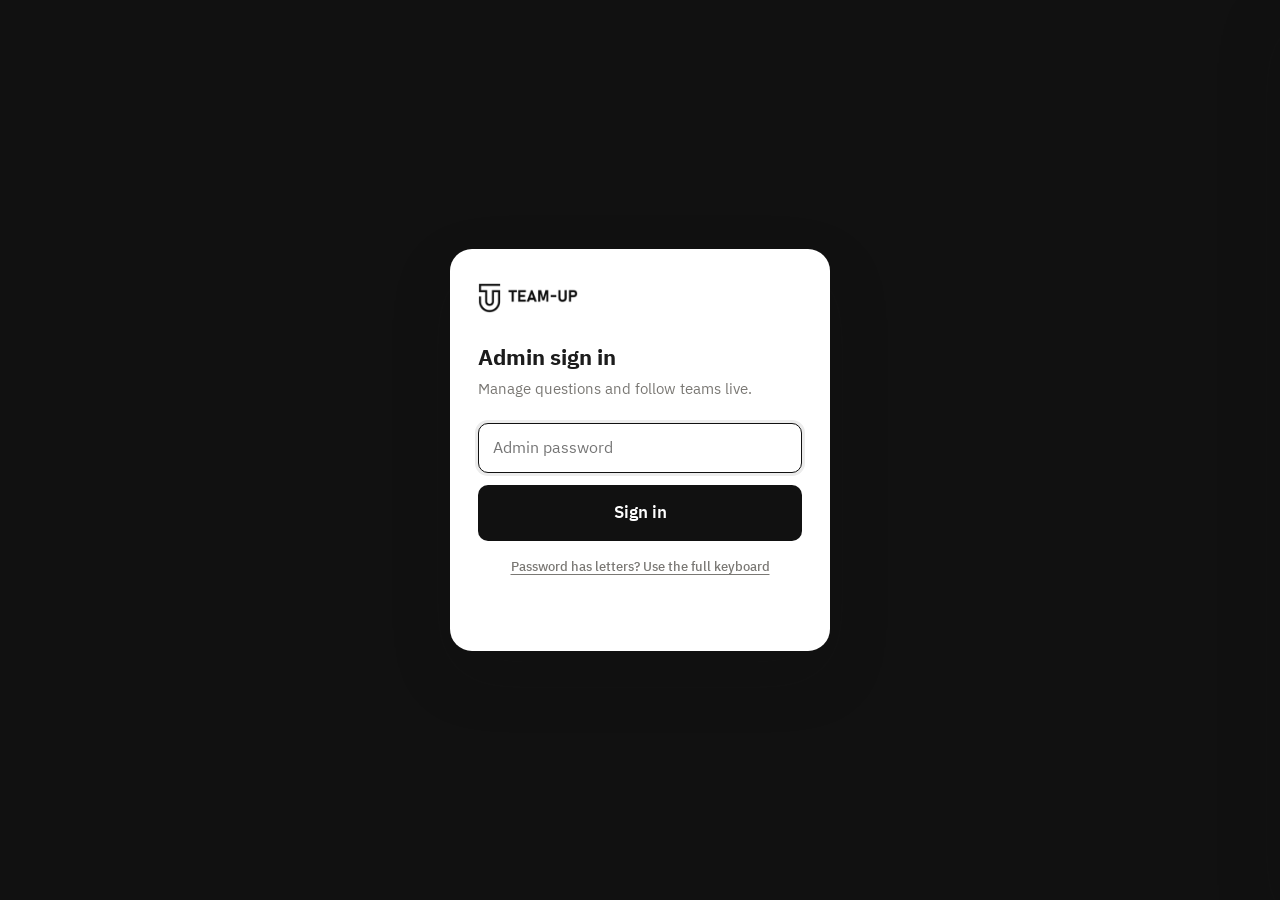
==== admin.html @ a1707f27 "Redesign riddle hunt with Neon-backed admin and question types - New TEAM-UP brand UI (orange/white/" ====
<!DOCTYPE html>
<html lang="en">
<head>
<meta charset="UTF-8">
<meta name="viewport" content="width=device-width, initial-scale=1">
<meta name="robots" content="noindex">
<title>TEAM-UP Admin</title>
<link rel="icon" type="image/png" href="assets/mark-orange.png">
<link rel="preconnect" href="https://fonts.googleapis.com">
<link rel="preconnect" href="https://fonts.gstatic.com" crossorigin>
<link href="https://fonts.googleapis.com/css2?family=IBM+Plex+Sans+Arabic:wght@400;500;600;700&display=swap" rel="stylesheet">
<link rel="stylesheet" href="assets/brand.css">
<script src="assets/config.js"></script>
<style>
  body { font-size: 15px; }

  /* Login */
  .login { min-height: 100vh; display: grid; place-items: center; padding: 24px 16px; background: var(--black); }
  .login-card { width: 100%; max-width: 380px; background: var(--white); border-radius: var(--radius-lg); padding: 34px 28px; box-shadow: var(--shadow-lg); }
  .login-card img { height: 30px; width: auto; margin-bottom: 28px; }
  .login-card h1 { font-size: 22px; margin-bottom: 4px; }
  .login-card p { color: var(--muted); margin-bottom: 22px; }
  .login-card .input { margin-bottom: 12px; }
  .kb-toggle { display: block; margin: 6px auto 0; padding: 10px 6px; min-height: 40px; font-size: 13px; color: var(--muted); font-weight: 500; }
  .kb-row { display: flex; align-items: center; gap: 10px; flex-wrap: wrap; }
  .kb-row .btn-link { font-size: 13px; color: var(--muted); font-weight: 500; padding: 10px 4px; min-height: 40px; }
  .m-meta { display: none; }
  .form-error { color: var(--red); font-size: 14px; font-weight: 600; min-height: 20px; margin-top: 10px; }

  /* Top bar */
  .bar { position: sticky; top: 0; z-index: 100; background: var(--black); color: var(--white); }
  .bar-inner { max-width: 1280px; margin: 0 auto; padding: 0 20px; height: 60px; display: flex; align-items: center; gap: 28px; }
  .brand { display: flex; align-items: center; gap: 10px; font-weight: 700; flex: none; }
  .brand img { height: 22px; width: auto; }
  .brand span { color: rgba(255, 255, 255, .55); font-weight: 500; padding-left: 10px; border-left: 1px solid rgba(255, 255, 255, .2); }
  .tabs { display: flex; gap: 4px; height: 100%; }
  .tab {
    background: none; border: 0; color: rgba(255, 255, 255, .62); font-weight: 600; padding: 0 12px; height: 100%;
    position: relative; display: flex; align-items: center; gap: 8px;
  }
  .tab:hover { color: var(--white); }
  .tab.active { color: var(--white); }
  .tab.active::after { content: ''; position: absolute; left: 12px; right: 12px; bottom: 0; height: 3px; border-radius: 3px 3px 0 0; background: var(--orange); }
  .tab .count { background: var(--red); color: var(--white); font-size: 11px; border-radius: 99px; min-width: 18px; height: 18px; padding: 0 5px; display: grid; place-items: center; }
  .bar-right { margin-left: auto; display: flex; align-items: center; gap: 14px; }
  .live-dot { display: flex; align-items: center; gap: 8px; font-size: 13px; color: rgba(255, 255, 255, .7); }
  .live-dot i { width: 8px; height: 8px; border-radius: 50%; background: #3ccf7a; box-shadow: 0 0 0 0 rgba(60, 207, 122, .6); animation: pulse 2s infinite; }
  .live-dot.off i { background: var(--red); animation: none; }
  @keyframes pulse { 70% { box-shadow: 0 0 0 8px rgba(60, 207, 122, 0); } 100% { box-shadow: 0 0 0 0 rgba(60, 207, 122, 0); } }
  .bar .btn-ghost { color: var(--white); border-color: rgba(255, 255, 255, .25); }
  .bar .btn-ghost:hover { background: rgba(255, 255, 255, .08); }
  .lo-icon { display: none; }

  main { max-width: 1280px; margin: 0 auto; padding: 28px 20px 80px; }
  .page-head { display: flex; align-items: flex-end; justify-content: space-between; gap: 16px; margin-bottom: 20px; flex-wrap: wrap; }
  .page-head h1 { font-size: 24px; letter-spacing: -.01em; }
  .page-head p { color: var(--muted); }
  .section-title { font-size: 16px; font-weight: 700; }
  .card-head { display: flex; align-items: center; justify-content: space-between; gap: 12px; padding: 16px 20px; border-bottom: 1px solid var(--line); flex-wrap: wrap; }
  .card-body { padding: 20px; }

  /* Stats */
  .stats { display: grid; grid-template-columns: repeat(4, 1fr); gap: 14px; margin-bottom: 18px; }
  .stat { padding: 16px 18px; }
  .stat-label { font-size: 13px; color: var(--muted); font-weight: 600; }
  .stat-value { font-size: 30px; font-weight: 700; line-height: 1.2; margin-top: 4px; font-variant-numeric: tabular-nums; }
  .stat-value small { font-size: 15px; color: var(--muted); font-weight: 600; }
  .stat.alert .stat-value { color: var(--red); }

  /* Reports */
  .reports { display: grid; gap: 10px; margin-bottom: 18px; }
  .report-row {
    display: flex; align-items: center; gap: 14px; padding: 14px 16px; border-radius: var(--radius);
    background: var(--red-soft); border: 1px solid #f5c2bc;
  }
  .report-row.new { animation: flash 1s ease-in-out 3; }
  @keyframes flash { 50% { background: #f9d3ce; } }
  .report-icon { width: 36px; height: 36px; border-radius: 10px; background: var(--red); color: var(--white); display: grid; place-items: center; flex: none; }
  .report-icon svg { width: 18px; height: 18px; }
  .report-text { flex: 1; min-width: 0; }
  .report-text b { display: block; }
  .report-text span { color: var(--ink-2); font-size: 14px; }

  /* Table */
  .toolbar { display: flex; gap: 10px; align-items: center; flex-wrap: wrap; }
  .search { width: 240px; min-height: 38px; padding: 8px 12px; font-size: 14px; }
  .table-wrap { overflow-x: auto; }
  table { width: 100%; border-collapse: collapse; }
  th { text-align: left; font-size: 12px; font-weight: 700; text-transform: uppercase; letter-spacing: .05em; color: var(--muted); padding: 12px 16px; border-bottom: 1px solid var(--line); white-space: nowrap; background: #FCFBFA; }
  td { padding: 14px 16px; border-bottom: 1px solid var(--line); vertical-align: middle; white-space: nowrap; }
  tbody tr { cursor: pointer; transition: background .12s; }
  tbody tr:hover { background: #FBFAF8; }
  tbody tr:last-child td { border-bottom: 0; }
  .rank { width: 44px; font-weight: 700; color: var(--muted); font-variant-numeric: tabular-nums; }
  .rank.top { color: var(--orange-strong); }
  .team-cell { font-weight: 700; max-width: 260px; overflow: hidden; text-overflow: ellipsis; }
  .prog { display: flex; align-items: center; gap: 12px; min-width: 200px; }
  .prog-bar { flex: 1; height: 8px; background: var(--bg); border-radius: 99px; overflow: hidden; }
  .prog-bar span { display: block; height: 100%; background: var(--orange); border-radius: inherit; transition: width .5s var(--ease); }
  .prog-bar.full span { background: var(--green); }
  .prog b { font-variant-numeric: tabular-nums; min-width: 44px; text-align: right; }
  .sub { color: var(--muted); font-size: 13px; }
  .empty { padding: 56px 20px; text-align: center; color: var(--muted); }
  .empty b { display: block; color: var(--ink); font-size: 16px; margin-bottom: 4px; }

  /* Drawer */
  .scrim { position: fixed; inset: 0; background: rgba(17, 17, 17, .4); z-index: 300; opacity: 0; pointer-events: none; transition: opacity .2s; }
  .scrim.open { opacity: 1; pointer-events: auto; }
  .drawer {
    position: fixed; top: 0; right: 0; bottom: 0; width: min(440px, 100vw); background: var(--white); z-index: 301;
    transform: translateX(100%); transition: transform .28s var(--ease); display: flex; flex-direction: column; box-shadow: var(--shadow-lg);
  }
  .drawer.open { transform: none; }
  .drawer-head { padding: 20px 22px; border-bottom: 1px solid var(--line); display: flex; align-items: flex-start; gap: 12px; }
  .drawer-head h2 { font-size: 20px; overflow-wrap: anywhere; }
  .drawer-body { padding: 22px; overflow-y: auto; flex: 1; }
  .drawer-foot { padding: 16px 22px; border-top: 1px solid var(--line); display: flex; gap: 10px; flex-wrap: wrap; }
  .icon-btn { width: 36px; height: 36px; border-radius: 10px; border: 1px solid var(--line); background: var(--white); display: grid; place-items: center; flex: none; margin-left: auto; }
  .icon-btn svg { width: 18px; height: 18px; }
  .kv { display: grid; grid-template-columns: 1fr 1fr; gap: 12px; margin-bottom: 22px; }
  .kv div { background: var(--bg); border-radius: var(--radius-sm); padding: 12px 14px; }
  .kv span { display: block; font-size: 12px; color: var(--muted); font-weight: 600; }
  .kv b { font-size: 16px; }
  .st-grid { display: grid; grid-template-columns: repeat(5, 1fr); gap: 8px; }
  .st-cell {
    aspect-ratio: 1; border-radius: 10px; border: 1.5px solid var(--line); background: var(--white);
    display: grid; place-items: center; font-weight: 700; color: var(--muted); position: relative;
  }
  .st-cell:hover { border-color: var(--black); }
  .st-cell.solved { background: var(--black); border-color: var(--black); color: var(--white); }
  .st-cell.open { border-color: var(--orange); color: var(--orange-strong); }
  .st-cell.here::after { content: ''; position: absolute; top: 5px; right: 5px; width: 7px; height: 7px; border-radius: 50%; background: var(--orange); }
  .st-cell.inactive { opacity: .35; }
  .legend { display: flex; gap: 16px; flex-wrap: wrap; font-size: 12px; color: var(--muted); margin: 12px 0 4px; }
  .legend i { display: inline-block; width: 10px; height: 10px; border-radius: 3px; margin-right: 6px; vertical-align: -1px; border: 1.5px solid var(--line); }

  /* Questions */
  .q-layout { display: grid; grid-template-columns: 320px 1fr; gap: 20px; align-items: start; }
  .q-list { padding: 8px; position: sticky; top: 80px; max-height: calc(100vh - 100px); overflow-y: auto; }
  .q-item {
    width: 100%; display: flex; gap: 12px; align-items: flex-start; text-align: left; background: none; border: 0;
    padding: 10px; border-radius: var(--radius-sm); transition: background .12s;
  }
  .q-item:hover { background: var(--bg); }
  .q-item.active { background: var(--black); color: var(--white); }
  .q-num { width: 32px; height: 32px; border-radius: 9px; background: var(--bg); display: grid; place-items: center; font-weight: 700; flex: none; color: var(--ink); }
  .q-item.active .q-num { background: var(--orange); color: var(--white); }
  .q-meta { min-width: 0; flex: 1; }
  .q-meta .q-type, .q-meta .q-prompt { display: block; }
  .q-meta .q-prompt { text-align: left; }
  .q-meta .q-type { font-size: 12px; font-weight: 600; color: var(--muted); display: flex; gap: 6px; align-items: center; }
  .q-item.active .q-type { color: rgba(255, 255, 255, .65); }
  .q-meta .q-prompt { font-weight: 600; font-size: 14px; white-space: nowrap; overflow: hidden; text-overflow: ellipsis; }
  .tag-off { font-size: 11px; background: var(--red-soft); color: var(--red); border-radius: 6px; padding: 0 6px; }
  .q-item.dirty .q-num::after { content: ''; }

  .editor { overflow: hidden; }
  .editor-head { padding: 20px 24px; border-bottom: 1px solid var(--line); display: flex; align-items: center; gap: 14px; flex-wrap: wrap; }
  .editor-head h2 { font-size: 20px; }
  .editor-head code { font-size: 13px; background: var(--bg); padding: 3px 8px; border-radius: 6px; color: var(--ink-2); }
  .editor-head .grow { flex: 1; }
  .editor-body { padding: 24px; display: grid; gap: 24px; }
  .field > label, .field-label { display: block; font-size: 13px; font-weight: 700; margin-bottom: 8px; color: var(--ink); }
  .help { font-size: 13px; color: var(--muted); margin-top: 6px; }
  .row2 { display: grid; grid-template-columns: 1fr 1fr; gap: 16px; }

  .seg { display: inline-flex; flex-wrap: wrap; gap: 4px; padding: 4px; background: var(--bg); border-radius: 12px; }
  .seg button { border: 0; background: none; padding: 9px 14px; border-radius: 9px; font-weight: 600; font-size: 14px; color: var(--ink-2); display: flex; align-items: center; gap: 8px; }
  .seg button svg { width: 16px; height: 16px; }
  .seg button:hover { color: var(--ink); }
  .seg button.on { background: var(--white); color: var(--black); box-shadow: var(--shadow-sm); }

  .switch { display: inline-flex; align-items: center; gap: 10px; cursor: pointer; font-weight: 600; user-select: none; }
  .switch input { appearance: none; width: 50px; height: 30px; border-radius: 99px; background: var(--line-strong); position: relative; transition: background .15s; cursor: pointer; margin: 0; }
  .switch input::after { content: ''; position: absolute; top: 4px; left: 4px; width: 22px; height: 22px; border-radius: 50%; background: var(--white); transition: transform .15s var(--ease); box-shadow: var(--shadow-sm); }
  .switch input:checked { background: var(--green); }
  .switch input:checked::after { transform: translateX(20px); }

  .opt-rows { display: grid; gap: 8px; }
  .opt-row { display: flex; align-items: center; gap: 8px; }
  .opt-row .input { min-height: 44px; }
  .opt-row .idx { width: 30px; text-align: center; font-weight: 700; color: var(--muted); flex: none; }
  .radio { appearance: none; width: 30px; height: 30px; border-radius: 50%; border: 2px solid var(--line-strong); flex: none; cursor: pointer; margin: 0 4px; display: grid; place-items: center; }
  .radio:checked { border-color: var(--green); background: var(--green); box-shadow: inset 0 0 0 6px var(--white); }
  .opt-row.correct .input { border-color: var(--green); background: var(--green-soft); }
  .mini { width: 36px; height: 36px; border-radius: 9px; border: 1px solid var(--line); background: var(--white); display: grid; place-items: center; flex: none; color: var(--ink-2); }
  .mini:hover:not(:disabled) { border-color: var(--black); color: var(--black); }
  .mini:disabled { opacity: .35; cursor: default; }
  .mini svg { width: 16px; height: 16px; }
  .add-btn { margin-top: 10px; }
  .tf-pick { display: grid; grid-template-columns: 1fr 1fr; gap: 12px; max-width: 420px; }
  .tf-pick button { min-height: 64px; border-radius: var(--radius); border: 1.5px solid var(--line); background: var(--white); font-weight: 700; font-size: 16px; }
  .tf-pick button.on { border-color: var(--green); background: var(--green-soft); color: var(--green); }
  .code-field { max-width: 260px; font-size: 20px; letter-spacing: .15em; font-weight: 700; }
  .notice { display: flex; gap: 10px; padding: 12px 14px; border-radius: var(--radius-sm); background: var(--bg); color: var(--ink-2); font-size: 14px; }
  .notice svg { width: 18px; height: 18px; flex: none; margin-top: 2px; color: var(--muted); }
  .hint-after { display: flex; align-items: center; gap: 10px; margin-top: 10px; font-size: 14px; color: var(--ink-2); }
  .hint-after .input { width: 72px; min-height: 38px; text-align: center; padding: 6px; }

  .editor-foot { position: sticky; bottom: 0; padding: 14px 24px; border-top: 1px solid var(--line); background: var(--white); display: flex; align-items: center; gap: 10px; }
  .save-state { margin-right: auto; font-size: 14px; color: var(--muted); display: flex; align-items: center; gap: 8px; }
  .save-state.dirty { color: var(--amber); font-weight: 600; }
  .save-state.err { color: var(--red); font-weight: 600; }

  /* Settings */
  .settings { display: grid; gap: 18px; max-width: 860px; }
  .settings .card-body { display: grid; gap: 16px; }
  .qr-table td { white-space: normal; cursor: default; }
  .qr-table tr { cursor: default; }
  .qr-table tr:hover { background: none; }
  .qr-url { font-family: ui-monospace, SFMono-Regular, Consolas, monospace; font-size: 13px; color: var(--ink-2); word-break: break-all; }
  .danger { border-color: #f1c4be; }
  .danger .card-head { background: var(--red-soft); border-color: #f1c4be; }

  /* Modal */
  .modal { position: fixed; inset: 0; z-index: 500; display: grid; place-items: center; padding: 16px; background: rgba(17, 17, 17, .45); }
  .modal-card { width: 100%; max-width: 440px; background: var(--white); border-radius: var(--radius-lg); padding: 24px; box-shadow: var(--shadow-lg); }
  .modal-card h3 { font-size: 19px; margin-bottom: 8px; }
  .modal-card p { color: var(--ink-2); margin-bottom: 16px; }
  .modal-actions { display: flex; justify-content: flex-end; gap: 10px; margin-top: 18px; }

  @media (max-width: 1000px) {
    .q-layout { grid-template-columns: 1fr; }
    .q-list { position: static; max-height: none; display: grid; grid-template-columns: repeat(auto-fill, minmax(220px, 1fr)); }
    .stats { grid-template-columns: repeat(2, 1fr); }
  }
  @media (max-width: 720px) {
    .bar-inner { gap: 12px; padding: 0 12px; }
    .brand span, .live-dot { display: none; }
    .brand img { height: 18px; }
    .tab { padding: 0 8px; font-size: 14px; }
    .tab.active::after { left: 8px; right: 8px; }
    .bar-right .btn { padding: 0 10px; }
    main { padding: 20px 12px 80px; }
    .row2 { grid-template-columns: 1fr; }
    .search { width: 100%; font-size: 16px; }
    .card-head .search { flex: 1 1 100%; }
    /* teams table becomes stacked cards */
    table.teams thead { display: none; }
    table.teams tbody tr { display: grid; grid-template-columns: 26px minmax(0, 1fr); grid-template-areas: "rank name" ". prog" ". meta" ". status"; gap: 8px 10px; padding: 14px 16px; border-bottom: 1px solid var(--line); }
    table.teams td.c-status { justify-self: start; }
    table.teams td.team-cell { overflow-wrap: anywhere; }
    table.teams tbody tr:last-child { border-bottom: 0; }
    table.teams td { padding: 0; border: 0; white-space: normal; }
    table.teams td.rank { grid-area: rank; width: auto; align-self: center; }
    table.teams td.team-cell { grid-area: name; align-self: center; max-width: none; }
    table.teams td.c-status { grid-area: status; }
    table.teams td.c-prog { grid-area: prog; }
    table.teams .prog { min-width: 0; }
    table.teams td.c-station, table.teams td.c-wrong, table.teams td.c-last { display: none; }
    table.teams td.m-meta { display: block; grid-area: meta; font-size: 13px; color: var(--muted); }
    table.teams td[colspan] { grid-column: 1 / -1; }
    .editor-body, .editor-head { padding: 18px; }
    .hide-sm { display: none; }
  }
  @media (max-width: 720px) {
    .report-row { flex-wrap: wrap; }
    .report-row .report-text { flex: 1 1 calc(100% - 50px); overflow-wrap: anywhere; }
    .report-row .btn { width: 100%; }
    .editor-foot { flex-wrap: wrap; padding: 12px 16px; }
    .save-state { flex: 1 1 100%; margin-right: 0; }
    .editor-foot .btn { flex: 1; }
    .hint-after { flex-wrap: wrap; }
    .qr-table tr { display: grid; grid-template-columns: 1fr auto; grid-template-areas: "label copy" "url url"; gap: 4px 12px; padding: 12px 16px; border-bottom: 1px solid var(--line); }
    .qr-table td { padding: 0; border: 0; width: auto !important; }
    .qr-table td:nth-child(1) { grid-area: label; align-self: center; }
    .qr-table td:nth-child(2) { grid-area: url; }
    .qr-table td:nth-child(3) { grid-area: copy; }
  }
  @media (max-width: 440px) {
    /* editor rows: number + text on the first line, controls underneath */
    .opt-row .input { min-width: 0; }
    .opt-row:has(.idx) { flex-wrap: wrap; }
    .opt-row:has(.idx) .input { flex: 1 1 calc(100% - 46px); }
    .opt-row:has(.idx) .mini:first-of-type { margin-left: 38px; }
    .bar-inner { gap: 6px; }
    .brand img { content: url('assets/mark-white.png'); height: 24px; }
    .tab { padding: 0 7px; font-size: 14px; }
    .tab.active::after { left: 7px; right: 7px; }
    .lo-text { display: none; }
    .lo-icon { display: block; }
    #logoutBtn { padding: 0; width: 38px; }
  }
</style>
</head>
<body>

<!-- Login -->
<div class="login" id="loginView">
  <form class="login-card" id="loginForm" novalidate>
    <img src="assets/logo-black.png" alt="TEAM-UP">
    <h1>Admin sign in</h1>
    <p>Manage questions and follow teams live.</p>
    <input class="input" id="pw" type="password" placeholder="Admin password" autocomplete="current-password" inputmode="numeric" autofocus required>
    <button class="btn btn-lg btn-block" id="loginBtn" type="submit">Sign in</button>
    <button class="btn-link kb-toggle" id="kbToggle" type="button"></button>
    <div class="form-error" id="loginError"></div>
  </form>
</div>

<!-- App -->
<div id="appView" hidden>
  <header class="bar">
    <div class="bar-inner">
      <div class="brand"><img src="assets/logo-white.png" alt="TEAM-UP"><span>Admin</span></div>
      <nav class="tabs">
        <button class="tab active" data-tab="live">Live <span class="count" id="reportCount" hidden></span></button>
        <button class="tab" data-tab="questions">Questions</button>
        <button class="tab" data-tab="settings">Settings</button>
      </nav>
      <div class="bar-right">
        <div class="live-dot" id="liveDot"><i></i><span id="liveText">Live</span></div>
        <button class="btn btn-ghost btn-sm" id="logoutBtn" aria-label="Sign out" title="Sign out"><span class="lo-text">Sign out</span><svg class="lo-icon" viewBox="0 0 24 24" width="18" height="18" fill="none" stroke="currentColor" stroke-width="2" stroke-linecap="round" stroke-linejoin="round"><path d="M9 21H5a2 2 0 0 1-2-2V5a2 2 0 0 1 2-2h4M16 17l5-5-5-5M21 12H9"/></svg></button>
      </div>
    </div>
  </header>

  <main>
    <!-- LIVE -->
    <section id="tab-live">
      <div class="page-head">
        <div><h1>Live game</h1><p>Updates automatically every few seconds.</p></div>
        <div class="toolbar">
          <a class="btn btn-ghost btn-sm" href="leaderboard.html" target="_blank" rel="noopener">Open leaderboard screen</a>
          <button class="btn btn-ghost btn-sm" id="exportBtn">Export CSV</button>
        </div>
      </div>
      <div class="stats">
        <div class="card stat"><div class="stat-label">Teams</div><div class="stat-value" id="sTeams">–</div></div>
        <div class="card stat"><div class="stat-label">Active now</div><div class="stat-value" id="sActive">–</div></div>
        <div class="card stat"><div class="stat-label">Finished</div><div class="stat-value" id="sFinished">–</div></div>
        <div class="card stat" id="sReportsCard"><div class="stat-label">Open reports</div><div class="stat-value" id="sReports">–</div></div>
      </div>
      <div class="reports" id="reports"></div>
      <div class="card">
        <div class="card-head">
          <div class="section-title">Teams</div>
          <input class="input search" id="search" placeholder="Search teams…" dir="auto">
        </div>
        <div class="table-wrap">
          <table class="teams">
            <thead><tr><th>#</th><th>Team</th><th>Progress</th><th>Current station</th><th>Wrong answers</th><th>Last activity</th><th>Status</th></tr></thead>
            <tbody id="teamRows"></tbody>
          </table>
        </div>
      </div>
    </section>

    <!-- QUESTIONS -->
    <section id="tab-questions" hidden>
      <div class="page-head">
        <div><h1>Questions</h1><p>One question per printed QR code. Changes go live for players as soon as you save.</p></div>
      </div>
      <div class="q-layout">
        <div class="card q-list" id="qList"></div>
        <div class="card editor" id="editor"></div>
      </div>
    </section>

    <!-- SETTINGS -->
    <section id="tab-settings" hidden>
      <div class="page-head"><div><h1>Settings</h1><p>Texts shown to players, QR links and admin access.</p></div></div>
      <div class="settings">
        <div class="card">
          <div class="card-head"><div class="section-title">Player screen texts</div></div>
          <div class="card-body">
            <div class="field"><label for="setTitle">Event title (registration screen)</label><input class="input" id="setTitle" dir="auto"></div>
            <div class="field"><label for="setHome">Home message (after registering)</label><input class="input" id="setHome" dir="auto"></div>
            <div class="row2">
              <div class="field"><label for="setFinishTitle">Finish screen title</label><input class="input" id="setFinishTitle" dir="auto"></div>
              <div class="field"><label for="setFinishMsg">Finish screen message</label><textarea class="textarea" id="setFinishMsg" dir="auto"></textarea></div>
            </div>
            <div><button class="btn" id="saveTexts">Save texts</button></div>
          </div>
        </div>

        <div class="card">
          <div class="card-head"><div class="section-title">QR code links</div><span class="sub">These must match the printed codes. Don't change them.</span></div>
          <div class="table-wrap"><table class="qr-table"><tbody id="qrRows"></tbody></table></div>
        </div>

        <div class="card">
          <div class="card-head"><div class="section-title">Admin password</div></div>
          <form class="card-body" id="pwForm">
            <div class="row2">
              <div class="field"><label for="newPw">New password</label><input class="input" id="newPw" type="password" autocomplete="new-password" minlength="4" required></div>
              <div class="field"><label for="newPw2">Repeat new password</label><input class="input" id="newPw2" type="password" autocomplete="new-password" minlength="4" required></div>
            </div>
            <div><button class="btn" type="submit">Change password</button></div>
          </form>
        </div>

        <div class="card danger">
          <div class="card-head"><div class="section-title">Danger zone</div></div>
          <div class="card-body">
            <p>Reset the game before a new event: deletes <b>all teams, progress and reports</b>. Questions and settings are kept.</p>
            <div><button class="btn btn-danger" id="resetGame">Reset game…</button></div>
          </div>
        </div>
      </div>
    </section>
  </main>
</div>

<div class="scrim" id="scrim"></div>
<aside class="drawer" id="drawer" aria-hidden="true"></aside>
<div class="toast" id="toast" role="status"></div>

<script type="module">
import { rpc } from './assets/api.js';

const PUBLIC_URL = 'https://youssef-1911.github.io/teamup-riddle-hunt/';
const PW_KEY = 'teamup.admin';
const POLL_MS = 4000;
const TYPES = {
  mcq:       { name: 'Multiple choice', icon: '<svg viewBox="0 0 24 24" fill="none" stroke="currentColor" stroke-width="2" stroke-linecap="round"><circle cx="5" cy="6" r="2"/><circle cx="5" cy="12" r="2"/><circle cx="5" cy="18" r="2"/><path d="M10 6h10M10 12h10M10 18h10"/></svg>' },
  order:     { name: 'Ordering', icon: '<svg viewBox="0 0 24 24" fill="none" stroke="currentColor" stroke-width="2" stroke-linecap="round"><path d="M10 6h11M10 12h11M10 18h11M4 6h1v4M4 10h2M6 18H4c0-1 2-2 2-3s-1-1.5-2-1"/></svg>' },
  pin:       { name: 'PIN code', icon: '<svg viewBox="0 0 24 24" fill="none" stroke="currentColor" stroke-width="2" stroke-linecap="round"><rect x="2" y="6" width="20" height="12" rx="2"/><path d="M7 12h.01M12 12h.01M17 12h.01"/></svg>' },
  truefalse: { name: 'True / False', icon: '<svg viewBox="0 0 24 24" fill="none" stroke="currentColor" stroke-width="2" stroke-linecap="round" stroke-linejoin="round"><path d="m3 12 3 3 6-6M14 9l6 6M20 9l-6 6"/></svg>' },
  mission:   { name: 'Photo mission', icon: '<svg viewBox="0 0 24 24" fill="none" stroke="currentColor" stroke-width="2" stroke-linecap="round" stroke-linejoin="round"><path d="M14.5 4h-5L7 7H4a2 2 0 0 0-2 2v9a2 2 0 0 0 2 2h16a2 2 0 0 0 2-2V9a2 2 0 0 0-2-2h-3l-2.5-3z"/><circle cx="12" cy="13" r="3"/></svg>' },
};
const I = {
  up: '<svg viewBox="0 0 24 24" fill="none" stroke="currentColor" stroke-width="2.2" stroke-linecap="round" stroke-linejoin="round"><path d="m18 15-6-6-6 6"/></svg>',
  down: '<svg viewBox="0 0 24 24" fill="none" stroke="currentColor" stroke-width="2.2" stroke-linecap="round" stroke-linejoin="round"><path d="m6 9 6 6 6-6"/></svg>',
  trash: '<svg viewBox="0 0 24 24" fill="none" stroke="currentColor" stroke-width="2" stroke-linecap="round" stroke-linejoin="round"><path d="M3 6h18M8 6V4h8v2M19 6l-1 14H6L5 6"/></svg>',
  close: '<svg viewBox="0 0 24 24" fill="none" stroke="currentColor" stroke-width="2.2" stroke-linecap="round"><path d="M18 6 6 18M6 6l12 12"/></svg>',
  flag: '<svg viewBox="0 0 24 24" fill="none" stroke="currentColor" stroke-width="2.2" stroke-linecap="round" stroke-linejoin="round"><path d="M4 22V4c1.5-1 3-1.5 5-1.5 3 0 4 2 7 2 1.5 0 2.7-.3 3.6-.8V15c-.9.5-2.1.8-3.6.8-3 0-4-2-7-2-2 0-3.5.5-5 1.5"/></svg>',
  info: '<svg viewBox="0 0 24 24" fill="none" stroke="currentColor" stroke-width="2" stroke-linecap="round"><circle cx="12" cy="12" r="10"/><path d="M12 16v-4M12 8h.01"/></svg>',
  ext: '<svg viewBox="0 0 24 24" width="15" height="15" fill="none" stroke="currentColor" stroke-width="2" stroke-linecap="round" stroke-linejoin="round"><path d="M15 3h6v6M10 14 21 3M18 13v6a2 2 0 0 1-2 2H5a2 2 0 0 1-2-2V8a2 2 0 0 1 2-2h6"/></svg>',
};

let pw = sessionStorage.getItem(PW_KEY) || '';
let live = null;
let stations = [];
let settings = {};
let currentTab = 'live';
let pollTimer = null;
let knownReports = null;
let openTeamId = null;
let selectedId = null;
let draft = null;

const $ = (id) => document.getElementById(id);
function esc(s) {
  return String(s ?? '').replace(/[&<>"']/g, c => ({ '&': '&amp;', '<': '&lt;', '>': '&gt;', '"': '&quot;', "'": '&#39;' }[c]));
}
function toast(msg) {
  const el = $('toast');
  el.textContent = msg;
  el.classList.remove('show'); void el.offsetWidth; el.classList.add('show');
  clearTimeout(el._t); el._t = setTimeout(() => el.classList.remove('show'), 3000);
}
function ago(ts) {
  if (!ts) return '—';
  const s = Math.max(0, (Date.now() - new Date(ts).getTime()) / 1000);
  if (s < 30) return 'just now';
  if (s < 90) return '1 min ago';
  if (s < 3600) return Math.round(s / 60) + ' min ago';
  if (s < 86400) return Math.round(s / 3600) + ' h ago';
  return new Date(ts).toLocaleDateString();
}
function clock(ts) {
  return ts ? new Date(ts).toLocaleTimeString([], { hour: '2-digit', minute: '2-digit' }) : '—';
}

// Every admin call goes through here: a wrong/changed password signs out.
async function admin(fn, ...args) {
  const res = await rpc(fn, pw, ...args);
  if (res && res.error === 'auth') { logout('Your session expired. Please sign in again.'); throw new Error('auth'); }
  return res;
}

function confirmBox({ title, body = '', confirm = 'Confirm', danger = false, requireText = null, input = null }) {
  return new Promise(resolve => {
    const wrap = document.createElement('div');
    wrap.className = 'modal';
    wrap.innerHTML = `<form class="modal-card">
      <h3>${esc(title)}</h3>${body ? `<p>${body}</p>` : ''}
      ${requireText ? `<input class="input" id="mInput" placeholder="Type ${esc(requireText)} to confirm" autocomplete="off">` : ''}
      ${input ? `<input class="input" id="mInput" value="${esc(input.value || '')}" dir="auto" maxlength="40">` : ''}
      <div class="modal-actions">
        <button class="btn btn-ghost" type="button" data-x>Cancel</button>
        <button class="btn ${danger ? 'btn-danger' : ''}" type="submit" id="mOk" ${requireText ? 'disabled' : ''}>${esc(confirm)}</button>
      </div></form>`;
    document.body.appendChild(wrap);
    const field = wrap.querySelector('#mInput');
    const ok = wrap.querySelector('#mOk');
    if (field) {
      field.focus(); field.select?.();
      if (requireText) field.oninput = () => { ok.disabled = field.value.trim() !== requireText; };
    } else ok.focus();
    const done = (v) => { wrap.remove(); resolve(v); };
    wrap.querySelector('[data-x]').onclick = () => done(null);
    wrap.onclick = (e) => { if (e.target === wrap) done(null); };
    wrap.querySelector('form').onsubmit = (e) => { e.preventDefault(); done(input ? field.value.trim() : true); };
    wrap.onkeydown = (e) => { if (e.key === 'Escape') done(null); };
  });
}

// ─── keyboards ───
// Numeric fields open the number keypad on phones; a small link switches to the full keyboard.
const KB_KEY = 'teamup.pwKeyboard';
function setKeyboard(input, numeric) {
  input.inputMode = numeric ? 'numeric' : 'text';
  if (numeric) input.setAttribute('pattern', '[0-9]*'); else input.removeAttribute('pattern');
}
function loginKeyboard(numeric) {
  setKeyboard($('pw'), numeric);
  $('kbToggle').textContent = numeric ? 'Password has letters? Use the full keyboard' : 'Use the number keypad';
  try { localStorage.setItem(KB_KEY, numeric ? 'numeric' : 'text'); } catch {}
}
let loginNumeric = true;
try { loginNumeric = localStorage.getItem(KB_KEY) !== 'text'; } catch {}
loginKeyboard(loginNumeric);
$('kbToggle').onclick = () => { loginNumeric = !loginNumeric; loginKeyboard(loginNumeric); $('pw').focus(); };

// For code fields in the editor: number keypad unless the current code contains letters.
function codeField(input) {
  const numeric = /^[0-9]*$/.test(input.value);
  setKeyboard(input, numeric);
  const link = document.createElement('button');
  link.type = 'button'; link.className = 'btn-link';
  const label = () => { link.textContent = input.inputMode === 'numeric' ? 'Code has letters? Use full keyboard' : 'Use number keypad'; };
  link.onclick = () => { setKeyboard(input, input.inputMode !== 'numeric'); label(); input.blur(); input.focus(); };
  label();
  const row = document.createElement('div'); row.className = 'kb-row';
  input.replaceWith(row); row.append(input, link);
}

// ─── auth ───
$('loginForm').onsubmit = async (e) => {
  e.preventDefault();
  const btn = $('loginBtn');
  if (!$('pw').value) { $('pw').focus(); return; }
  btn.disabled = true; $('loginError').textContent = '';
  try {
    const res = await rpc('admin_login', $('pw').value);
    if (!res.ok) { $('loginError').textContent = 'Wrong password. (Too many attempts lock sign-in for 10 minutes.)'; return; }
    pw = $('pw').value;
    sessionStorage.setItem(PW_KEY, pw);
    start();
  } catch (err) {
    $('loginError').textContent = 'Could not reach the database. ' + (err.message || '');
  } finally { btn.disabled = false; }
};
function logout(msg) {
  pw = ''; sessionStorage.removeItem(PW_KEY);
  clearInterval(pollTimer);
  $('appView').hidden = true; $('loginView').hidden = false;
  $('pw').value = '';
  $('loginError').textContent = msg || '';
}
$('logoutBtn').onclick = () => logout();

async function start() {
  $('loginView').hidden = true; $('appView').hidden = false;
  showTab(location.hash.replace('#', '') || 'live');
  refreshLive();
  clearInterval(pollTimer);
  pollTimer = setInterval(() => { if (!document.hidden) refreshLive(); }, POLL_MS);
  loadStations();
  loadSettings();
}

// ─── tabs ───
function showTab(name) {
  if (!['live', 'questions', 'settings'].includes(name)) name = 'live';
  currentTab = name;
  document.querySelectorAll('.tab').forEach(t => t.classList.toggle('active', t.dataset.tab === name));
  ['live', 'questions', 'settings'].forEach(n => $('tab-' + n).hidden = n !== name);
  history.replaceState(null, '', '#' + name);
}
document.querySelectorAll('.tab').forEach(t => t.onclick = () => {
  if (currentTab === 'questions' && t.dataset.tab !== 'questions' && isDirty() && !confirm('You have unsaved changes to this question. Leave anyway?')) return;
  showTab(t.dataset.tab);
});

// ─── LIVE ───
async function refreshLive() {
  try {
    const data = await admin('admin_live');
    live = data;
    $('liveDot').classList.remove('off'); $('liveText').textContent = 'Live';
    renderLive();
  } catch (err) {
    if (err.message === 'auth') return;
    $('liveDot').classList.add('off'); $('liveText').textContent = 'Reconnecting…';
  }
}

function stationNo(id) {
  const s = live?.stations.find(x => x.id === id) || stations.find(x => x.id === id);
  return s ? s.position : '?';
}

function renderLive() {
  const teams = live.teams;
  const activeCut = Date.now() - 5 * 60 * 1000;
  $('sTeams').textContent = teams.length;
  $('sActive').textContent = teams.filter(t => !t.finished_at && new Date(t.last_seen).getTime() > activeCut).length;
  $('sFinished').innerHTML = `${teams.filter(t => t.finished_at).length} <small>/ ${teams.length}</small>`;
  $('sReports').textContent = live.reports.length;
  $('sReportsCard').classList.toggle('alert', live.reports.length > 0);
  $('reportCount').hidden = !live.reports.length;
  $('reportCount').textContent = live.reports.length;
  document.title = (live.reports.length ? `(${live.reports.length}) ` : '') + 'TEAM-UP Admin';

  // reports + alarm for new ones
  const ids = live.reports.map(r => r.id);
  const fresh = knownReports ? ids.filter(id => !knownReports.has(id)) : [];
  if (fresh.length) alarm();
  knownReports = new Set(ids);
  $('reports').innerHTML = live.reports.map(r => `
    <div class="report-row ${fresh.includes(r.id) ? 'new' : ''}">
      <div class="report-icon">${I.flag}</div>
      <div class="report-text"><b><bdi>${esc(r.team_name)}</bdi> needs help</b>
        <span>${r.position ? 'Station ' + r.position : 'Unknown station'} · ${ago(r.created_at)} (${clock(r.created_at)})</span></div>
      <button class="btn btn-sm" data-resolve="${r.id}">Mark resolved</button>
    </div>`).join('');
  $('reports').querySelectorAll('[data-resolve]').forEach(b => b.onclick = async () => {
    b.disabled = true;
    try { await admin('admin_resolve_report', b.dataset.resolve); refreshLive(); } catch { b.disabled = false; }
  });

  // teams table
  const q = $('search').value.trim().toLowerCase();
  const total = live.total;
  const rows = teams.map((t, i) => ({ t, rank: i + 1 })).filter(({ t }) => !q || t.name.toLowerCase().includes(q));
  $('teamRows').innerHTML = rows.length ? rows.map(({ t, rank }) => {
    const pct = total ? Math.round(t.solved / total * 100) : 0;
    const idle = Date.now() - new Date(t.last_seen).getTime() > 10 * 60 * 1000;
    const status = t.finished_at
      ? `<span class="chip chip-green">Finished ${clock(t.finished_at)}</span>`
      : idle ? '<span class="chip">Idle</span>' : '<span class="chip chip-orange">Playing</span>';
    return `<tr data-team="${t.id}">
      <td class="rank ${rank <= 3 ? 'top' : ''}">${rank}</td>
      <td class="team-cell"><bdi>${esc(t.name)}</bdi></td>
      <td class="c-prog"><div class="prog"><div class="prog-bar ${t.solved >= total ? 'full' : ''}"><span style="width:${pct}%"></span></div><b>${t.solved}/${total}</b></div></td>
      <td class="c-station">${t.current_position ? `<b>Station ${t.current_position}</b>` : '<span class="sub">Not started</span>'}</td>
      <td class="c-wrong">${t.wrong}</td>
      <td class="c-last"><span class="sub">${ago(t.last_seen)}</span></td>
      <td class="c-status">${status}</td>
      <td class="m-meta">${t.current_position ? `<b>Station ${t.current_position}</b>` : 'Not started'} · ${ago(t.last_seen)} · ${t.wrong} wrong</td>
    </tr>`;
  }).join('') : `<tr><td colspan="7"><div class="empty"><b>${teams.length ? 'No team matches your search' : 'No teams yet'}</b>${teams.length ? '' : 'Teams appear here as soon as they register by scanning the first QR code.'}</div></td></tr>`;
  $('teamRows').querySelectorAll('tr[data-team]').forEach(tr => tr.onclick = () => openTeam(tr.dataset.team));

  if (openTeamId) renderDrawer();
}
$('search').oninput = () => live && renderLive();

function alarm() {
  try {
    const ctx = new (window.AudioContext || window.webkitAudioContext)();
    let t = ctx.currentTime;
    for (let i = 0; i < 3; i++) {
      const o = ctx.createOscillator(), g = ctx.createGain();
      o.connect(g); g.connect(ctx.destination); o.type = 'square';
      o.frequency.setValueAtTime(880, t);
      g.gain.setValueAtTime(.18, t); g.gain.exponentialRampToValueAtTime(.001, t + .25);
      o.start(t); o.stop(t + .25); t += .32;
    }
  } catch {}
}

$('exportBtn').onclick = () => {
  if (!live) return;
  const head = ['Rank', 'Team', 'Solved', 'Total', 'Wrong answers', 'Current station', 'Registered', 'Finished'];
  const lines = live.teams.map((t, i) => [i + 1, t.name, t.solved, live.total, t.wrong, t.current_position || '',
    new Date(t.created_at).toLocaleString(), t.finished_at ? new Date(t.finished_at).toLocaleString() : '']);
  const csv = [head, ...lines].map(r => r.map(v => `"${String(v).replace(/"/g, '""')}"`).join(',')).join('\r\n');
  const a = document.createElement('a');
  a.href = URL.createObjectURL(new Blob(['﻿' + csv], { type: 'text/csv;charset=utf-8' }));
  a.download = `teamup-results-${new Date().toISOString().slice(0, 10)}.csv`;
  a.click();
  setTimeout(() => URL.revokeObjectURL(a.href), 1000);
};

// ─── team drawer ───
function openTeam(id) {
  openTeamId = id;
  renderDrawer();
  $('drawer').classList.add('open'); $('scrim').classList.add('open');
  $('drawer').setAttribute('aria-hidden', 'false');
}
function closeTeam() {
  openTeamId = null;
  $('drawer').classList.remove('open'); $('scrim').classList.remove('open');
  $('drawer').setAttribute('aria-hidden', 'true');
}
$('scrim').onclick = closeTeam;
document.addEventListener('keydown', e => { if (e.key === 'Escape' && openTeamId) closeTeam(); });

function renderDrawer() {
  const t = live?.teams.find(x => x.id === openTeamId);
  if (!t) { closeTeam(); return; }
  const rank = live.teams.indexOf(t) + 1;
  $('drawer').innerHTML = `
    <div class="drawer-head">
      <div><div class="sub">Rank #${rank}</div><h2><bdi>${esc(t.name)}</bdi></h2></div>
      <button class="icon-btn" id="dClose" aria-label="Close">${I.close}</button>
    </div>
    <div class="drawer-body">
      <div class="kv">
        <div><span>Solved</span><b>${t.solved} / ${live.total}</b></div>
        <div><span>Current station</span><b>${t.current_position ? 'Station ' + t.current_position : '—'}</b></div>
        <div><span>Wrong answers</span><b>${t.wrong}</b></div>
        <div><span>Last activity</span><b>${ago(t.last_seen)}</b></div>
        <div><span>Registered</span><b>${clock(t.created_at)}</b></div>
        <div><span>Finished</span><b>${t.finished_at ? clock(t.finished_at) : '—'}</b></div>
      </div>
      <div class="field-label">Stations</div>
      <div class="st-grid">${live.stations.map(s => {
        const solved = t.solved_ids.includes(s.id);
        const open = t.open_ids.includes(s.id);
        return `<button class="st-cell ${solved ? 'solved' : open ? 'open' : ''} ${t.current_station === s.id ? 'here' : ''} ${s.active ? '' : 'inactive'}"
          data-st="${s.id}" title="Station ${s.position}: ${solved ? 'solved' : open ? 'opened, not solved' : 'not visited'} — click to ${solved ? 'mark unsolved' : 'mark solved'}">${s.position}</button>`;
      }).join('')}</div>
      <div class="legend">
        <span><i style="background:var(--black);border-color:var(--black)"></i>Solved</span>
        <span><i style="border-color:var(--orange)"></i>Opened, not solved</span>
        <span><i></i>Not visited</span>
        <span><i style="background:var(--orange);border-color:var(--orange);border-radius:50%"></i>Here now</span>
      </div>
      <p class="help">Click a station to mark it solved or unsolved by hand (for example after a photo mission).</p>
    </div>
    <div class="drawer-foot">
      <button class="btn btn-ghost btn-sm" id="dRename">Rename</button>
      <button class="btn btn-ghost btn-sm" id="dReset">Reset progress</button>
      <button class="btn btn-danger btn-sm" id="dDelete" style="margin-left:auto">Delete team</button>
    </div>`;
  $('dClose').onclick = closeTeam;
  $('drawer').querySelectorAll('[data-st]').forEach(b => b.onclick = async () => {
    const solved = t.solved_ids.includes(b.dataset.st);
    const ok = await confirmBox({
      title: `${solved ? 'Mark unsolved' : 'Mark solved'}: Station ${stationNo(b.dataset.st)}`,
      body: `For team <b>${esc(t.name)}</b>.`, confirm: solved ? 'Mark unsolved' : 'Mark solved',
    });
    if (!ok) return;
    await teamAction(t.id, solved ? 'unsolve' : 'solve', b.dataset.st);
  });
  $('dRename').onclick = async () => {
    const name = await confirmBox({ title: 'Rename team', input: { value: t.name }, confirm: 'Rename' });
    if (name) await teamAction(t.id, 'rename', name);
  };
  $('dReset').onclick = async () => {
    const ok = await confirmBox({ title: 'Reset progress?', body: `All solved stations of <b><bdi>${esc(t.name)}</bdi></b> will be cleared. The team stays registered.`, confirm: 'Reset progress', danger: true });
    if (ok) await teamAction(t.id, 'reset');
  };
  $('dDelete').onclick = async () => {
    const ok = await confirmBox({ title: 'Delete team?', body: `<b><bdi>${esc(t.name)}</bdi></b> and its progress will be removed. Its players will be asked to register again.`, confirm: 'Delete team', danger: true });
    if (ok) { await teamAction(t.id, 'delete'); closeTeam(); }
  };
}
async function teamAction(id, action, arg = null) {
  try {
    const res = await admin('admin_team', id, action, arg);
    if (res.error) { toast(res.error); return; }
    toast('Saved');
    await refreshLive();
  } catch (err) { if (err.message !== 'auth') toast('Could not save. Check the connection.'); }
}

// ─── QUESTIONS ───
async function loadStations() {
  try {
    stations = await admin('admin_stations');
    if (!selectedId && stations.length) selectedId = stations[0].id;
    renderQList();
    if (!draft) selectStation(selectedId, true);
    renderQrLinks();
  } catch (err) { if (err.message !== 'auth') toast('Could not load questions.'); }
}

function renderQList() {
  $('qList').innerHTML = stations.map(s => `
    <button class="q-item ${s.id === selectedId ? 'active' : ''}" data-id="${s.id}">
      <span class="q-num">${s.position}</span>
      <span class="q-meta">
        <span class="q-type">${esc(TYPES[s.type]?.name || s.type)}${s.label ? ' · <span dir="auto">' + esc(s.label) + '</span>' : ''} ${s.active ? '' : '<span class="tag-off">Closed</span>'}</span>
        <span class="q-prompt"><bdi>${esc(s.prompt) || '<i>Empty</i>'}</bdi></span>
      </span>
    </button>`).join('');
  $('qList').querySelectorAll('.q-item').forEach(b => b.onclick = () => {
    if (b.dataset.id === selectedId) return;
    if (isDirty() && !confirm('You have unsaved changes to this question. Discard them?')) return;
    selectStation(b.dataset.id);
  });
}

function clone(x) { return JSON.parse(JSON.stringify(x)); }
function original() { return stations.find(s => s.id === selectedId); }
function comparable(s) {
  return JSON.stringify({ label: s.label, type: s.type, prompt: s.prompt, options: s.options, answer: s.answer ?? null, hint: s.hint, hint_after: Number(s.hint_after), active: s.active });
}
function isDirty() { return !!(draft && original() && comparable(draft) !== comparable(original())); }

function selectStation(id, keepScroll) {
  selectedId = id;
  const s = original();
  draft = s ? clone(s) : null;
  renderQList();
  renderEditor();
  if (!keepScroll && window.innerWidth <= 1000) $('editor').scrollIntoView({ behavior: 'smooth', block: 'start' });
}

function renderEditor() {
  if (!draft) { $('editor').innerHTML = '<div class="empty"><b>Loading…</b></div>'; return; }
  const d = draft;
  $('editor').innerHTML = `
    <div class="editor-head">
      <h2>Station ${d.position}</h2>
      <code title="QR code link ending">#${esc(d.id)}</code>
      <span class="grow"></span>
      <label class="switch"><input type="checkbox" id="eActive" ${d.active ? 'checked' : ''}><span id="eActiveText">${d.active ? 'Open' : 'Closed'}</span></label>
      <a class="btn btn-ghost btn-sm" href="index.html#${encodeURIComponent(d.id)}" target="_blank" rel="noopener" title="Opens the player page for this station. Registering there creates a real team — delete it from Live afterwards.">Test as player ${I.ext}</a>
    </div>
    <div class="editor-body">
      <div class="field">
        <span class="field-label">Question type</span>
        <div class="seg" id="eType">${Object.entries(TYPES).map(([k, v]) =>
          `<button type="button" data-type="${k}" class="${d.type === k ? 'on' : ''}">${v.icon}${v.name}</button>`).join('')}</div>
      </div>
      <div class="row2">
        <div class="field">
          <label for="eLabel">Category label</label>
          <input class="input" id="eLabel" dir="auto" list="labelList" value="${esc(d.label)}" placeholder="e.g. لغز">
          <datalist id="labelList"><option value="لغز"><option value="سؤال عام"><option value="مهمة تصوير"><option value="ترتيب"><option value="صح أم خطأ"><option value="رمز سري"></datalist>
          <div class="help">Small tag shown above the question.</div>
        </div>
      </div>
      <div class="field">
        <label for="ePrompt">Question</label>
        <textarea class="textarea" id="ePrompt" dir="auto" rows="3">${esc(d.prompt)}</textarea>
      </div>
      <div class="field" id="eAnswer"></div>
      <div class="field">
        <label for="eHint">Hint <span class="sub">(optional)</span></label>
        <textarea class="textarea" id="eHint" dir="auto" rows="2" placeholder="Shown after several wrong answers">${esc(d.hint)}</textarea>
        <div class="hint-after">Show the hint after <input class="input" id="eHintAfter" type="number" min="0" max="20" value="${d.hint_after}"> wrong answers.</div>
      </div>
    </div>
    <div class="editor-foot">
      <span class="save-state" id="eState"></span>
      <button class="btn btn-ghost" id="eDiscard">Discard</button>
      <button class="btn btn-orange" id="eSave">Save changes</button>
    </div>`;

  $('eActive').onchange = (e) => { d.active = e.target.checked; $('eActiveText').textContent = d.active ? 'Open' : 'Closed'; updateState(); };
  $('eLabel').oninput = (e) => { d.label = e.target.value; updateState(); };
  $('ePrompt').oninput = (e) => { d.prompt = e.target.value; updateState(); };
  $('eHint').oninput = (e) => { d.hint = e.target.value; updateState(); };
  $('eHintAfter').oninput = (e) => { d.hint_after = Math.max(0, parseInt(e.target.value || '0', 10)); updateState(); };
  $('eType').querySelectorAll('button').forEach(b => b.onclick = () => changeType(b.dataset.type));
  $('eDiscard').onclick = () => { selectStation(selectedId, true); };
  $('eSave').onclick = saveStation;
  renderAnswer();
  updateState();
}

function changeType(type) {
  const d = draft;
  if (d.type === type) return;
  const textOpts = (d.options || []).map(String).filter(o => o.trim());
  if (type === 'mcq') {
    d.options = textOpts.length >= 2 ? textOpts : ['', '', '', ''];
    d.answer = null;
  } else if (type === 'order') {
    d.options = textOpts.length >= 2 ? textOpts : ['', '', '', ''];
    d.answer = null;
  } else {
    d.options = [];
    d.answer = null;
  }
  d.type = type;
  $('eType').querySelectorAll('button').forEach(b => b.classList.toggle('on', b.dataset.type === type));
  renderAnswer();
  updateState();
}

function renderAnswer() {
  const d = draft;
  const box = $('eAnswer');
  if (d.type === 'mcq') {
    box.innerHTML = `<span class="field-label">Options <span class="sub">— select the correct answer</span></span>
      <div class="opt-rows">${d.options.map((o, i) => `
        <div class="opt-row ${d.answer === i ? 'correct' : ''}">
          <input class="radio" type="radio" name="correct" data-i="${i}" ${d.answer === i ? 'checked' : ''} title="Correct answer">
          <input class="input" data-opt="${i}" dir="auto" value="${esc(o)}" placeholder="Option ${i + 1}">
          <button class="mini" data-del="${i}" title="Remove" ${d.options.length <= 2 ? 'disabled' : ''}>${I.trash}</button>
        </div>`).join('')}</div>
      ${d.options.length < 8 ? '<button class="btn btn-ghost btn-sm add-btn" id="addOpt">+ Add option</button>' : ''}`;
    box.querySelectorAll('.radio').forEach(r => r.onchange = () => { d.answer = Number(r.dataset.i); renderAnswer(); updateState(); });
  } else if (d.type === 'order') {
    box.innerHTML = `<span class="field-label">Items in the correct order</span>
      <div class="notice" style="margin-bottom:12px">${I.info}<span>Enter the items from first to last. Players see them shuffled and tap them in order.</span></div>
      <div class="opt-rows">${d.options.map((o, i) => `
        <div class="opt-row">
          <span class="idx">${i + 1}</span>
          <input class="input" data-opt="${i}" dir="auto" value="${esc(o)}" placeholder="Item ${i + 1}">
          <button class="mini" data-up="${i}" title="Move up" ${i === 0 ? 'disabled' : ''}>${I.up}</button>
          <button class="mini" data-down="${i}" title="Move down" ${i === d.options.length - 1 ? 'disabled' : ''}>${I.down}</button>
          <button class="mini" data-del="${i}" title="Remove" ${d.options.length <= 2 ? 'disabled' : ''}>${I.trash}</button>
        </div>`).join('')}</div>
      ${d.options.length < 8 ? '<button class="btn btn-ghost btn-sm add-btn" id="addOpt">+ Add item</button>' : ''}`;
    box.querySelectorAll('[data-up]').forEach(b => b.onclick = () => { move(Number(b.dataset.up), -1); });
    box.querySelectorAll('[data-down]').forEach(b => b.onclick = () => { move(Number(b.dataset.down), 1); });
  } else if (d.type === 'pin') {
    box.innerHTML = `<label for="ePin">Correct PIN / code</label>
      <input class="input code-field" id="ePin" dir="ltr" autocomplete="off" value="${esc(d.answer ?? '')}" placeholder="e.g. 4821">
      <div class="help">Players type this code to answer. Digits only shows a number keypad, and the number of boxes matches the code length. Spaces and letter case are ignored.</div>`;
    $('ePin').oninput = (e) => { d.answer = e.target.value; updateState(); };
    codeField($('ePin'));
  } else if (d.type === 'truefalse') {
    box.innerHTML = `<span class="field-label">Correct answer</span>
      <div class="tf-pick">
        <button type="button" data-tf="true" class="${d.answer === true ? 'on' : ''}">True · صح</button>
        <button type="button" data-tf="false" class="${d.answer === false ? 'on' : ''}">False · خطأ</button>
      </div>`;
    box.querySelectorAll('[data-tf]').forEach(b => b.onclick = () => { d.answer = b.dataset.tf === 'true'; renderAnswer(); updateState(); });
  } else if (d.type === 'mission') {
    box.innerHTML = `<label for="eCode">Organizer code <span class="sub">(optional)</span></label>
      <input class="input code-field" id="eCode" dir="ltr" autocomplete="off" value="${esc(d.answer ?? '')}" placeholder="No code">
      <div class="help">Players complete the task and show it to an organizer. Leave empty and the organizer just taps "confirm" on the team's phone. Add a code to make the organizer type it to confirm.</div>`;
    $('eCode').oninput = (e) => { d.answer = e.target.value.trim() || null; updateState(); };
    codeField($('eCode'));
  }

  box.querySelectorAll('[data-opt]').forEach(inp => inp.oninput = () => { d.options[Number(inp.dataset.opt)] = inp.value; updateState(); });
  box.querySelectorAll('[data-del]').forEach(b => b.onclick = () => {
    const i = Number(b.dataset.del);
    d.options.splice(i, 1);
    if (d.type === 'mcq' && typeof d.answer === 'number') d.answer = d.answer === i ? null : d.answer > i ? d.answer - 1 : d.answer;
    renderAnswer(); updateState();
  });
  const add = $('addOpt');
  if (add) add.onclick = () => {
    d.options.push('');
    renderAnswer(); updateState();
    const inputs = box.querySelectorAll('[data-opt]'); inputs[inputs.length - 1].focus();
  };
}
function move(i, dir) {
  const o = draft.options; const j = i + dir;
  [o[i], o[j]] = [o[j], o[i]];
  renderAnswer(); updateState();
}

function validate(d) {
  if (!d.prompt.trim()) return 'Write the question.';
  const filled = (d.options || []).filter(o => String(o).trim());
  if (d.type === 'mcq') {
    if (filled.length < 2) return 'Add at least 2 options.';
    if (filled.length !== d.options.length) return 'Fill in or remove the empty options.';
    if (typeof d.answer !== 'number') return 'Select the correct option.';
  }
  if (d.type === 'order') {
    if (filled.length < 2) return 'Add at least 2 items.';
    if (filled.length !== d.options.length) return 'Fill in or remove the empty items.';
    if (new Set(filled.map(o => o.trim())).size !== filled.length) return 'Items must all be different.';
  }
  if (d.type === 'pin' && !String(d.answer ?? '').trim()) return 'Enter the PIN code.';
  if (d.type === 'truefalse' && typeof d.answer !== 'boolean') return 'Choose True or False.';
  return null;
}

function updateState() {
  const el = $('eState'); if (!el) return;
  const dirty = isDirty();
  el.className = 'save-state' + (dirty ? ' dirty' : '');
  el.textContent = dirty ? 'Unsaved changes' : 'All changes saved';
  $('eSave').disabled = !dirty;
  $('eDiscard').disabled = !dirty;
}

async function saveStation() {
  const err = validate(draft);
  const el = $('eState');
  if (err) { el.className = 'save-state err'; el.textContent = err; return; }
  const btn = $('eSave'); btn.disabled = true; btn.textContent = 'Saving…';
  try {
    const res = await admin('admin_save_station', draft);
    if (res.error) { el.className = 'save-state err'; el.textContent = res.error; return; }
    const i = stations.findIndex(s => s.id === res.station.id);
    stations[i] = res.station;
    draft = clone(res.station);
    renderQList(); renderEditor();
    toast(`Station ${res.station.position} saved — live for players now`);
  } catch (e) {
    if (e.message !== 'auth') { el.className = 'save-state err'; el.textContent = 'Could not save. Check the connection.'; }
  } finally {
    const b = $('eSave'); if (b) { b.textContent = 'Save changes'; }
    updateState();
  }
}
window.addEventListener('beforeunload', (e) => { if (isDirty()) { e.preventDefault(); e.returnValue = ''; } });

// ─── SETTINGS ───
async function loadSettings() {
  try {
    settings = await rpc('get_settings');
    $('setTitle').value = settings.event_title || '';
    $('setHome').value = settings.home_message || '';
    $('setFinishTitle').value = settings.finish_title || '';
    $('setFinishMsg').value = settings.finish_message || '';
  } catch { toast('Could not load settings.'); }
}
$('saveTexts').onclick = async () => {
  const btn = $('saveTexts'); btn.disabled = true;
  try {
    const res = await admin('admin_save_settings', {
      event_title: $('setTitle').value, home_message: $('setHome').value,
      finish_title: $('setFinishTitle').value, finish_message: $('setFinishMsg').value,
    });
    toast(res.ok ? 'Texts saved' : (res.error || 'Could not save'));
  } catch (e) { if (e.message !== 'auth') toast('Could not save. Check the connection.'); }
  finally { btn.disabled = false; }
};

function renderQrLinks() {
  const rows = [{ label: 'Registration', url: PUBLIC_URL }, ...stations.map(s => ({ label: 'Station ' + s.position, url: PUBLIC_URL + '#' + s.id }))];
  $('qrRows').innerHTML = rows.map(r => `<tr>
    <td style="width:130px"><b>${r.label}</b></td>
    <td class="qr-url">${esc(r.url)}</td>
    <td style="width:90px;text-align:right"><button class="btn btn-ghost btn-sm" data-copy="${esc(r.url)}">Copy</button></td>
  </tr>`).join('');
  $('qrRows').querySelectorAll('[data-copy]').forEach(b => b.onclick = async () => {
    try { await navigator.clipboard.writeText(b.dataset.copy); toast('Link copied'); } catch { toast(b.dataset.copy); }
  });
}

$('pwForm').onsubmit = async (e) => {
  e.preventDefault();
  const a = $('newPw').value, b = $('newPw2').value;
  if (a !== b) { toast('The two passwords do not match'); return; }
  try {
    const res = await admin('admin_change_password', a);
    if (res.error) { toast(res.error); return; }
    pw = a; sessionStorage.setItem(PW_KEY, pw);
    loginNumeric = /^[0-9]+$/.test(a); loginKeyboard(loginNumeric);
    $('newPw').value = ''; $('newPw2').value = '';
    toast('Password changed');
  } catch (err) { if (err.message !== 'auth') toast('Could not change the password.'); }
};

$('resetGame').onclick = async () => {
  const ok = await confirmBox({
    title: 'Reset the whole game?',
    body: 'This permanently deletes <b>every team, all progress and all reports</b>. Players will have to register again. Questions are kept.',
    confirm: 'Reset game', danger: true, requireText: 'RESET',
  });
  if (!ok) return;
  try {
    await admin('admin_reset_game');
    knownReports = null;
    toast('Game reset');
    refreshLive();
  } catch (err) { if (err.message !== 'auth') toast('Could not reset the game.'); }
};

// ─── boot ───
if (pw) {
  rpc('admin_login', pw).then(r => r.ok ? start() : logout()).catch(() => logout('Could not reach the database.'));
}
</script>
</body>
</html>
---- assets/brand.css ----
/* TEAM-UP design tokens and shared components (player, admin, leaderboard). */

:root {
  --orange: #F17036;
  --orange-strong: #D9581F;
  --orange-soft: #FEF0E8;
  --cream: #FEEBDA;

  --black: #111111;
  --ink: #1C1C1C;
  --ink-2: #4A4A48;
  --muted: #7A7874;
  --line: #E8E5E1;
  --line-strong: #D4D0CA;
  --bg: #F6F4F1;
  --white: #FFFFFF;

  --green: #1E8A4C;
  --green-soft: #E7F5EC;
  --red: #D23B2C;
  --red-soft: #FDECEA;
  --amber: #B7791F;
  --amber-soft: #FFF6E5;

  --radius-sm: 10px;
  --radius: 14px;
  --radius-lg: 22px;
  --shadow-sm: 0 1px 2px rgba(17, 17, 17, .06);
  --shadow: 0 1px 2px rgba(17, 17, 17, .05), 0 8px 24px rgba(17, 17, 17, .07);
  --shadow-lg: 0 24px 60px rgba(17, 17, 17, .18);

  --font: 'IBM Plex Sans Arabic', system-ui, -apple-system, 'Segoe UI', Tahoma, Arial, sans-serif;
  --ease: cubic-bezier(.2, .8, .2, 1);
}

*, *::before, *::after { box-sizing: border-box; }
html { -webkit-text-size-adjust: 100%; }
body {
  margin: 0;
  font-family: var(--font);
  color: var(--ink);
  background: var(--bg);
  line-height: 1.5;
  -webkit-font-smoothing: antialiased;
  -webkit-tap-highlight-color: transparent;
}
h1, h2, h3, h4, p { margin: 0; }
button, input, textarea, select { font: inherit; color: inherit; }
button { cursor: pointer; }
img { display: block; max-width: 100%; }
[hidden] { display: none !important; }

:focus-visible { outline: 3px solid color-mix(in srgb, var(--orange) 55%, transparent); outline-offset: 2px; }

/* Buttons */
.btn {
  display: inline-flex; align-items: center; justify-content: center; gap: 8px;
  min-height: 48px; padding: 0 22px;
  border: 1px solid transparent; border-radius: var(--radius-sm);
  font-weight: 600; font-size: 16px; line-height: 1;
  background: var(--black); color: var(--white);
  transition: transform .12s var(--ease), background .15s, border-color .15s, opacity .15s;
  text-decoration: none; white-space: nowrap;
}
.btn:active:not(:disabled) { transform: scale(.98); }
.btn:disabled { opacity: .45; cursor: not-allowed; }
.btn:hover:not(:disabled) { background: #2a2a2a; }
.btn-block { width: 100%; }
.btn-lg { min-height: 56px; font-size: 17px; }
.btn-sm { min-height: 36px; padding: 0 14px; font-size: 14px; }
.btn-orange { background: var(--orange); }
.btn-orange:hover:not(:disabled) { background: var(--orange-strong); }
.btn-white { background: var(--white); color: var(--black); }
.btn-white:hover:not(:disabled) { background: #f2f2f2; }
.btn-ghost { background: transparent; color: var(--ink); border-color: var(--line-strong); }
.btn-ghost:hover:not(:disabled) { background: rgba(17, 17, 17, .04); }
.btn-danger { background: var(--red); }
.btn-danger:hover:not(:disabled) { background: #b32f22; }
.btn-link {
  background: none; border: 0; padding: 0; min-height: 0;
  color: inherit; font-weight: 600; text-decoration: underline; text-underline-offset: 3px;
}

/* Inputs */
.input, .textarea, .select {
  width: 100%; min-height: 48px; padding: 12px 14px;
  border: 1px solid var(--line-strong); border-radius: var(--radius-sm);
  background: var(--white); font-size: 16px;
  transition: border-color .15s, box-shadow .15s;
}
.textarea { min-height: 96px; resize: vertical; line-height: 1.6; }
.input:focus, .textarea:focus, .select:focus {
  outline: none; border-color: var(--black); box-shadow: 0 0 0 3px rgba(17, 17, 17, .08);
}

/* Cards, chips */
.card { background: var(--white); border: 1px solid var(--line); border-radius: var(--radius); box-shadow: var(--shadow-sm); }
.chip {
  display: inline-flex; align-items: center; gap: 6px;
  height: 28px; padding: 0 12px; border-radius: 999px;
  font-size: 13px; font-weight: 600; white-space: nowrap;
  background: var(--bg); color: var(--ink-2);
}
.chip-orange { background: var(--orange-soft); color: var(--orange-strong); }
.chip-dark { background: var(--black); color: var(--white); }
.chip-green { background: var(--green-soft); color: var(--green); }
.chip-red { background: var(--red-soft); color: var(--red); }

/* Toast */
.toast {
  position: fixed; left: 50%; bottom: 24px; z-index: 2000;
  transform: translate(-50%, 16px); opacity: 0; pointer-events: none;
  max-width: calc(100vw - 32px); padding: 12px 18px; border-radius: 12px;
  background: var(--black); color: var(--white); font-weight: 600; font-size: 15px;
  box-shadow: var(--shadow-lg); transition: opacity .25s var(--ease), transform .25s var(--ease);
  text-align: center;
}
.toast.show { opacity: 1; transform: translate(-50%, 0); }

/* Spinner */
.spinner {
  width: 28px; height: 28px; border-radius: 50%;
  border: 3px solid rgba(17, 17, 17, .12); border-top-color: var(--orange);
  animation: spin .8s linear infinite;
}
@keyframes spin { to { transform: rotate(360deg); } }

@keyframes shake {
  10%, 90% { transform: translateX(-1px); }
  20%, 80% { transform: translateX(3px); }
  30%, 50%, 70% { transform: translateX(-6px); }
  40%, 60% { transform: translateX(6px); }
}
.shake { animation: shake .45s var(--ease); }

@keyframes rise { from { opacity: 0; transform: translateY(10px); } to { opacity: 1; transform: none; } }
.rise { animation: rise .35s var(--ease) both; }

@media (prefers-reduced-motion: reduce) {
  *, *::before, *::after { animation-duration: .01ms !important; transition-duration: .01ms !important; }
}
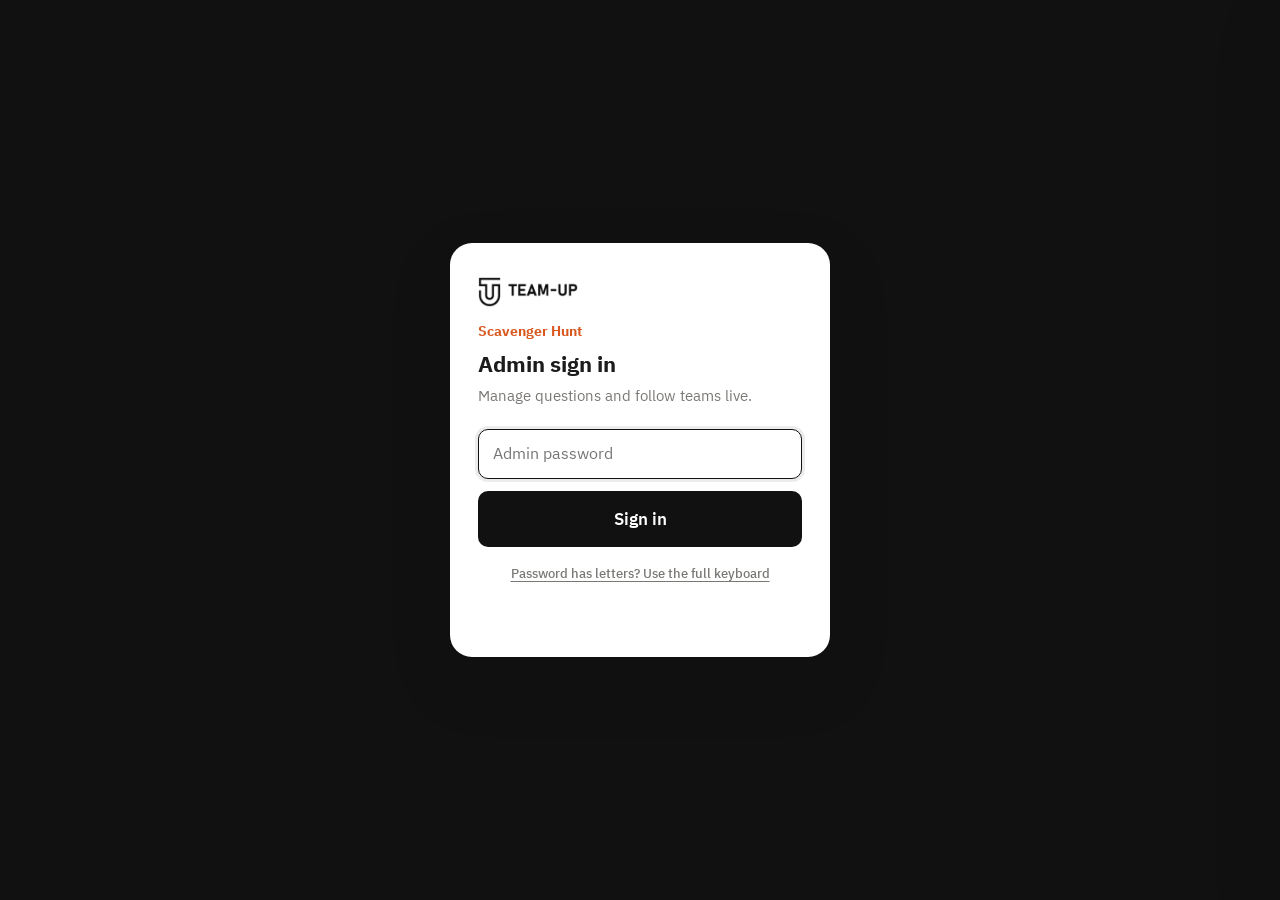
==== commit cb92e8ca: "Name the admin "TEAM-UP Scavenger Hunt" Show "Scavenger Hunt" next to the logo in the admin top bar," ====
--- a/admin.html
+++ b/admin.html
@@ -4,7 +4,7 @@
 <meta charset="UTF-8">
 <meta name="viewport" content="width=device-width, initial-scale=1">
 <meta name="robots" content="noindex">
-<title>TEAM-UP Admin</title>
+<title>TEAM-UP Scavenger Hunt — Admin</title>
 <link rel="icon" type="image/png" href="assets/mark-orange.png">
 <link rel="preconnect" href="https://fonts.googleapis.com">
 <link rel="preconnect" href="https://fonts.gstatic.com" crossorigin>
@@ -32,7 +32,11 @@
   .bar-inner { max-width: 1280px; margin: 0 auto; padding: 0 20px; height: 60px; display: flex; align-items: center; gap: 28px; }
   .brand { display: flex; align-items: center; gap: 10px; font-weight: 700; flex: none; }
   .brand img { height: 22px; width: auto; }
-  .brand span { color: rgba(255, 255, 255, .55); font-weight: 500; padding-left: 10px; border-left: 1px solid rgba(255, 255, 255, .2); }
+  .brand .brand-name { color: var(--white); font-weight: 700; letter-spacing: .01em; white-space: nowrap; }
+  .brand .brand-role { color: rgba(255, 255, 255, .55); font-weight: 500; padding-left: 10px; border-left: 1px solid rgba(255, 255, 255, .2); }
+  .login-eyebrow { color: var(--orange-strong) !important; font-weight: 700; font-size: 14px; margin: -14px 0 6px !important; }
+  @media (max-width: 1100px) { .brand .brand-role { display: none; } }
+  @media (max-width: 860px) { .brand .brand-name { display: none; } }
   .tabs { display: flex; gap: 4px; height: 100%; }
   .tab {
     background: none; border: 0; color: rgba(255, 255, 255, .62); font-weight: 600; padding: 0 12px; height: 100%;
@@ -211,6 +215,49 @@
   .qr-url { font-family: ui-monospace, SFMono-Regular, Consolas, monospace; font-size: 13px; color: var(--ink-2); word-break: break-all; }
   .danger { border-color: #f1c4be; }
   .danger .card-head { background: var(--red-soft); border-color: #f1c4be; }
+
+  /* Photos */
+  .tab .count.neutral { background: rgba(255, 255, 255, .2); }
+  .photo-tools { display: flex; gap: 10px; flex-wrap: wrap; }
+  .photo-grid { display: grid; grid-template-columns: repeat(auto-fill, minmax(190px, 1fr)); gap: 14px; }
+  .photo-card { padding: 0; border: 1px solid var(--line); border-radius: var(--radius); background: var(--white); overflow: hidden; text-align: left; box-shadow: var(--shadow-sm); transition: transform .12s var(--ease), box-shadow .15s; }
+  .photo-card:hover { box-shadow: var(--shadow); transform: translateY(-1px); }
+  .photo-card img { width: 100%; aspect-ratio: 4 / 3; object-fit: cover; background: var(--bg); }
+  .photo-card div { padding: 10px 12px 12px; }
+  .photo-card b { display: block; overflow: hidden; text-overflow: ellipsis; white-space: nowrap; }
+  .photo-card span { font-size: 13px; color: var(--muted); }
+  .photo-card.new { outline: 3px solid var(--orange); outline-offset: -3px; }
+  .photo-back { margin-bottom: 14px; }
+  .team-card { position: relative; padding: 0; border: 1px solid var(--line); border-radius: var(--radius); background: var(--white); overflow: hidden; text-align: left; box-shadow: var(--shadow-sm); transition: transform .12s var(--ease), box-shadow .15s; }
+  .team-card:hover { box-shadow: var(--shadow); transform: translateY(-1px); }
+  .tc-thumbs { display: grid; grid-template-columns: repeat(3, 1fr); gap: 2px; background: var(--line); }
+  .tc-thumbs img, .tc-thumbs i { width: 100%; aspect-ratio: 1; object-fit: cover; background: var(--bg); display: block; }
+  .tc-body { padding: 12px 14px 14px; }
+  .tc-body b { display: block; font-size: 16px; overflow: hidden; text-overflow: ellipsis; white-space: nowrap; }
+  .tc-body span { font-size: 13px; color: var(--muted); }
+  .tc-new { position: absolute; top: 8px; right: 8px; background: var(--orange); color: var(--white); font-size: 12px; font-weight: 700; padding: 3px 9px; border-radius: 99px; box-shadow: var(--shadow-sm); }
+  .photo-title-team { overflow-wrap: anywhere; }
+  .d-photos { display: grid; grid-template-columns: repeat(3, 1fr); gap: 8px; margin-top: 8px; }
+  .d-photos button { padding: 0; border: 0; border-radius: 10px; overflow: hidden; background: var(--bg); }
+  .d-photos img { width: 100%; aspect-ratio: 1; object-fit: cover; }
+  .d-photos small { display: block; font-size: 11px; color: var(--muted); padding: 3px 0; }
+  .lightbox { position: fixed; inset: 0; z-index: 600; background: rgba(10, 10, 10, .96); color: var(--white); display: grid; grid-template-rows: auto minmax(0, 1fr) auto; height: 100vh; height: 100dvh; }
+  .lb-top { display: flex; align-items: center; gap: 12px; padding: 14px 16px; }
+  .lb-top b { display: block; font-size: 17px; }
+  .lb-top span { color: rgba(255, 255, 255, .65); font-size: 14px; }
+  .lb-top .icon-btn { margin-left: auto; background: rgba(255, 255, 255, .1); border-color: rgba(255, 255, 255, .2); color: var(--white); }
+  .lb-img { position: relative; display: flex; align-items: center; justify-content: center; min-height: 0; height: 100%; overflow: hidden; padding: 0 12px; }
+  .lb-img img { display: block; max-width: 100%; max-height: 100%; width: auto; height: auto; object-fit: contain; border-radius: 8px; }
+  .lb-img .spinner { position: absolute; border-color: rgba(255, 255, 255, .2); border-top-color: var(--orange); }
+  .lb-actions { display: flex; gap: 10px; justify-content: center; flex-wrap: wrap; padding: 14px 16px calc(14px + env(safe-area-inset-bottom)); }
+  .lb-actions .btn-ghost { color: var(--white); border-color: rgba(255, 255, 255, .3); }
+  .lb-actions .btn-ghost:hover:not(:disabled) { background: rgba(255, 255, 255, .08); }
+  @media (max-width: 720px) {
+    .photo-grid { grid-template-columns: repeat(2, 1fr); gap: 10px; }
+    .photo-tools { width: 100%; }
+    .photo-tools > * { flex: 1 1 140px; }
+    .lb-actions .btn { flex: 1 1 40%; }
+  }
 
   /* Modal */
   .modal { position: fixed; inset: 0; z-index: 500; display: grid; place-items: center; padding: 16px; background: rgba(17, 17, 17, .45); }
@@ -289,6 +336,7 @@
 <div class="login" id="loginView">
   <form class="login-card" id="loginForm" novalidate>
     <img src="assets/logo-black.png" alt="TEAM-UP">
+    <p class="login-eyebrow">Scavenger Hunt</p>
     <h1>Admin sign in</h1>
     <p>Manage questions and follow teams live.</p>
     <input class="input" id="pw" type="password" placeholder="Admin password" autocomplete="current-password" inputmode="numeric" autofocus required>
@@ -302,10 +350,11 @@
 <div id="appView" hidden>
   <header class="bar">
     <div class="bar-inner">
-      <div class="brand"><img src="assets/logo-white.png" alt="TEAM-UP"><span>Admin</span></div>
+      <div class="brand"><img src="assets/logo-white.png" alt="TEAM-UP"><span class="brand-name">Scavenger Hunt</span><span class="brand-role">Admin</span></div>
       <nav class="tabs">
         <button class="tab active" data-tab="live">Live <span class="count" id="reportCount" hidden></span></button>
         <button class="tab" data-tab="questions">Questions</button>
+        <button class="tab" data-tab="photos">Photos <span class="count neutral" id="photoCount" hidden></span></button>
         <button class="tab" data-tab="settings">Settings</button>
       </nav>
       <div class="bar-right">
@@ -322,7 +371,6 @@
         <div><h1>Live game</h1><p>Updates automatically every few seconds.</p></div>
         <div class="toolbar">
           <a class="btn btn-ghost btn-sm" href="leaderboard.html" target="_blank" rel="noopener">Open leaderboard screen</a>
-          <button class="btn btn-ghost btn-sm" id="exportBtn">Export CSV</button>
         </div>
       </div>
       <div class="stats">
@@ -357,6 +405,18 @@
       </div>
     </section>
 
+    <!-- PHOTOS -->
+    <section id="tab-photos" hidden>
+      <button class="btn btn-ghost btn-sm photo-back" id="photoBack" hidden>‹ All teams</button>
+      <div class="page-head">
+        <div><h1 id="photoTitle">Photos</h1><p id="photoSub">Pick a team to see its photos. New photos appear automatically.</p></div>
+        <div class="photo-tools" id="photoTools">
+          <input class="input search" id="photoSearch" placeholder="Search teams…" dir="auto">
+        </div>
+      </div>
+      <div class="photo-grid" id="photoGrid"></div>
+    </section>
+
     <!-- SETTINGS -->
     <section id="tab-settings" hidden>
       <div class="page-head"><div><h1>Settings</h1><p>Texts shown to players, QR links and admin access.</p></div></div>
@@ -404,6 +464,19 @@
 
 <div class="scrim" id="scrim"></div>
 <aside class="drawer" id="drawer" aria-hidden="true"></aside>
+<div class="lightbox" id="lightbox" hidden>
+  <div class="lb-top">
+    <div><b id="lbTeam"></b><span id="lbMeta"></span></div>
+    <button class="icon-btn" id="lbClose" aria-label="Close"><svg viewBox="0 0 24 24" fill="none" stroke="currentColor" stroke-width="2.2" stroke-linecap="round"><path d="M18 6 6 18M6 6l12 12"/></svg></button>
+  </div>
+  <div class="lb-img"><div class="spinner" id="lbSpin"></div><img id="lbImg" alt="Team photo"></div>
+  <div class="lb-actions">
+    <button class="btn btn-ghost" id="lbPrev">‹ Previous</button>
+    <button class="btn btn-ghost" id="lbNext">Next ›</button>
+    <a class="btn btn-white" id="lbDownload" download>Download</a>
+    <button class="btn btn-danger" id="lbReject">Reject photo</button>
+  </div>
+</div>
 <div class="toast" id="toast" role="status"></div>
 
 <script type="module">
@@ -546,6 +619,8 @@
 function logout(msg) {
   pw = ''; sessionStorage.removeItem(PW_KEY);
   clearInterval(pollTimer);
+  clearInterval(photoTimer);
+  closePhoto();
   $('appView').hidden = true; $('loginView').hidden = false;
   $('pw').value = '';
   $('loginError').textContent = msg || '';
@@ -558,16 +633,21 @@
   refreshLive();
   clearInterval(pollTimer);
   pollTimer = setInterval(() => { if (!document.hidden) refreshLive(); }, POLL_MS);
+  photos = []; photoMax = 0; seenPhotoMax = null;
+  refreshPhotos();
+  clearInterval(photoTimer);
+  photoTimer = setInterval(() => { if (!document.hidden) refreshPhotos(); }, PHOTO_POLL_MS);
   loadStations();
   loadSettings();
 }
 
 // ─── tabs ───
 function showTab(name) {
-  if (!['live', 'questions', 'settings'].includes(name)) name = 'live';
+  if (!['live', 'questions', 'photos', 'settings'].includes(name)) name = 'live';
   currentTab = name;
   document.querySelectorAll('.tab').forEach(t => t.classList.toggle('active', t.dataset.tab === name));
-  ['live', 'questions', 'settings'].forEach(n => $('tab-' + n).hidden = n !== name);
+  ['live', 'questions', 'photos', 'settings'].forEach(n => $('tab-' + n).hidden = n !== name);
+  if (name === 'photos') { photoTeam = null; photoKey = ''; renderPhotos(); seenPhotoMax = photoMax; }   // highlight new ones once
   history.replaceState(null, '', '#' + name);
 }
 document.querySelectorAll('.tab').forEach(t => t.onclick = () => {
@@ -603,7 +683,7 @@
   $('sReportsCard').classList.toggle('alert', live.reports.length > 0);
   $('reportCount').hidden = !live.reports.length;
   $('reportCount').textContent = live.reports.length;
-  document.title = (live.reports.length ? `(${live.reports.length}) ` : '') + 'TEAM-UP Admin';
+  document.title = (live.reports.length ? `(${live.reports.length}) ` : '') + 'TEAM-UP Scavenger Hunt — Admin';
 
   // reports + alarm for new ones
   const ids = live.reports.map(r => r.id);
@@ -663,19 +743,6 @@
   } catch {}
 }
 
-$('exportBtn').onclick = () => {
-  if (!live) return;
-  const head = ['Rank', 'Team', 'Solved', 'Total', 'Wrong answers', 'Current station', 'Registered', 'Finished'];
-  const lines = live.teams.map((t, i) => [i + 1, t.name, t.solved, live.total, t.wrong, t.current_position || '',
-    new Date(t.created_at).toLocaleString(), t.finished_at ? new Date(t.finished_at).toLocaleString() : '']);
-  const csv = [head, ...lines].map(r => r.map(v => `"${String(v).replace(/"/g, '""')}"`).join(',')).join('\r\n');
-  const a = document.createElement('a');
-  a.href = URL.createObjectURL(new Blob(['﻿' + csv], { type: 'text/csv;charset=utf-8' }));
-  a.download = `teamup-results-${new Date().toISOString().slice(0, 10)}.csv`;
-  a.click();
-  setTimeout(() => URL.revokeObjectURL(a.href), 1000);
-};
-
 // ─── team drawer ───
 function openTeam(id) {
   openTeamId = id;
@@ -689,7 +756,15 @@
   $('drawer').setAttribute('aria-hidden', 'true');
 }
 $('scrim').onclick = closeTeam;
-document.addEventListener('keydown', e => { if (e.key === 'Escape' && openTeamId) closeTeam(); });
+document.addEventListener('keydown', e => {
+  if (!$('lightbox').hidden) {
+    if (e.key === 'Escape') closePhoto();
+    if (e.key === 'ArrowRight') stepPhoto(1);
+    if (e.key === 'ArrowLeft') stepPhoto(-1);
+    return;
+  }
+  if (e.key === 'Escape' && openTeamId) closeTeam();
+});
 
 function renderDrawer() {
   const t = live?.teams.find(x => x.id === openTeamId);
@@ -723,6 +798,11 @@
         <span><i style="background:var(--orange);border-color:var(--orange);border-radius:50%"></i>Here now</span>
       </div>
       <p class="help">Click a station to mark it solved or unsolved by hand (for example after a photo mission).</p>
+      ${(() => {
+        const mine = photos.filter(ph => ph.team_id === t.id).sort((a, b) => a.position - b.position);
+        return mine.length ? `<div class="field-label" style="margin-top:22px">Photos</div><div class="d-photos">${mine.map(ph =>
+          `<button data-photo="${ph.id}"><img src="data:image/jpeg;base64,${ph.thumb}" alt=""><small>Station ${ph.position}</small></button>`).join('')}</div>` : '';
+      })()}
     </div>
     <div class="drawer-foot">
       <button class="btn btn-ghost btn-sm" id="dRename">Rename</button>
@@ -730,6 +810,7 @@
       <button class="btn btn-danger btn-sm" id="dDelete" style="margin-left:auto">Delete team</button>
     </div>`;
   $('dClose').onclick = closeTeam;
+  $('drawer').querySelectorAll('[data-photo]').forEach(b => b.onclick = () => openPhoto(Number(b.dataset.photo), photos.filter(ph => ph.team_id === t.id)));
   $('drawer').querySelectorAll('[data-st]').forEach(b => b.onclick = async () => {
     const solved = t.solved_ids.includes(b.dataset.st);
     const ok = await confirmBox({
@@ -791,7 +872,7 @@
 function clone(x) { return JSON.parse(JSON.stringify(x)); }
 function original() { return stations.find(s => s.id === selectedId); }
 function comparable(s) {
-  return JSON.stringify({ label: s.label, type: s.type, prompt: s.prompt, options: s.options, answer: s.answer ?? null, hint: s.hint, hint_after: Number(s.hint_after), active: s.active });
+  return JSON.stringify({ label: s.label, type: s.type, prompt: s.prompt, options: s.options, answer: s.answer ?? null, hint: s.hint, hint_after: Number(s.hint_after), active: s.active, photo_required: s.type === 'mission' ? s.photo_required !== false : null });
 }
 function isDirty() { return !!(draft && original() && comparable(draft) !== comparable(original())); }
 
@@ -919,9 +1000,15 @@
       </div>`;
     box.querySelectorAll('[data-tf]').forEach(b => b.onclick = () => { d.answer = b.dataset.tf === 'true'; renderAnswer(); updateState(); });
   } else if (d.type === 'mission') {
-    box.innerHTML = `<label for="eCode">Organizer code <span class="sub">(optional)</span></label>
+    if (d.photo_required === undefined) d.photo_required = true;
+    box.innerHTML = `<label class="switch" style="margin-bottom:8px"><input type="checkbox" id="ePhotoReq" ${d.photo_required !== false ? 'checked' : ''}><span>Players must upload a photo</span></label>
+      <div class="help" style="margin-bottom:18px">${d.photo_required !== false
+        ? 'On: the team takes a photo and sends it — that completes the station. You see every photo in the <b>Photos</b> tab and can reject it.'
+        : 'Off: the team shows the result to an organizer, who taps “confirm” on the team’s phone.'}</div>
+      <label for="eCode">Organizer code <span class="sub">(optional)</span></label>
       <input class="input code-field" id="eCode" dir="ltr" autocomplete="off" value="${esc(d.answer ?? '')}" placeholder="No code">
-      <div class="help">Players complete the task and show it to an organizer. Leave empty and the organizer just taps "confirm" on the team's phone. Add a code to make the organizer type it to confirm.</div>`;
+      <div class="help">Leave empty for no code. With a code, an organizer has to type it on the team's phone to complete the station.</div>`;
+    $('ePhotoReq').onchange = (e) => { d.photo_required = e.target.checked; renderAnswer(); updateState(); };
     $('eCode').oninput = (e) => { d.answer = e.target.value.trim() || null; updateState(); };
     codeField($('eCode'));
   }
@@ -995,6 +1082,178 @@
 }
 window.addEventListener('beforeunload', (e) => { if (isDirty()) { e.preventDefault(); e.returnValue = ''; } });
 
+// ─── PHOTOS ───
+const PHOTO_POLL_MS = 8000;
+let photos = [];          // {id, team_id, team_name, station_id, position, label, created_at, thumb}
+let photoMax = 0;         // highest photo id received
+let seenPhotoMax = null;  // photos newer than this are highlighted
+let photoTimer = null;
+let photoKey = '';
+let lb = { list: [], index: 0, token: 0 };
+
+async function refreshPhotos() {
+  try {
+    const res = await admin('admin_photos', photoMax);
+    if (res.error) return;
+    const ids = new Set(res.ids);
+    const before = photos.length;
+    photos = photos.filter(ph => ids.has(ph.id)).concat(res.photos);
+    for (const ph of res.photos) photoMax = Math.max(photoMax, ph.id);
+    if (seenPhotoMax === null) seenPhotoMax = photoMax;
+    $('photoCount').hidden = !photos.length;
+    $('photoCount').textContent = photos.length;
+    if (res.photos.length || photos.length !== before) {
+      renderPhotos();
+      if (openTeamId) renderDrawer();
+    }
+  } catch (err) { /* keep the last list; the live dot shows connection problems */ }
+}
+
+let photoTeam = null;      // team id when looking at one team's photos
+
+// Photos grouped per team, most recent activity first.
+function photoTeams() {
+  const map = new Map();
+  for (const ph of photos) {
+    let g = map.get(ph.team_id);
+    if (!g) map.set(ph.team_id, g = { team_id: ph.team_id, team_name: ph.team_name, photos: [], latest: ph.created_at, newest: 0 });
+    g.photos.push(ph);
+    g.team_name = ph.team_name;
+    if (ph.created_at > g.latest) g.latest = ph.created_at;
+    g.newest = Math.max(g.newest, ph.id);
+  }
+  for (const g of map.values()) g.photos.sort((a, b) => a.position - b.position);
+  return [...map.values()].sort((a, b) => b.newest - a.newest);
+}
+function teamPhotos(teamId) {
+  return photos.filter(ph => ph.team_id === teamId).sort((a, b) => a.position - b.position);
+}
+
+function renderPhotos() {
+  const isNew = (ph) => seenPhotoMax !== null && ph.id > seenPhotoMax;
+  // the opened team has no photos left (rejected / team deleted) -> back to all teams
+  if (photoTeam && !photos.some(ph => ph.team_id === photoTeam)) photoTeam = null;
+  const q = $('photoSearch').value.trim().toLowerCase();
+  const groups = photoTeam ? [] : photoTeams().filter(g => !q || g.team_name.toLowerCase().includes(q));
+  const list = photoTeam ? teamPhotos(photoTeam) : [];
+  const key = (photoTeam || '*') + '|' + q + '|' + photos.map(ph => ph.id + ph.team_name).join(',') + '|' + seenPhotoMax;
+  if (key === photoKey) {
+    $('photoGrid').querySelectorAll('[data-ago]').forEach(el => el.textContent = ago(el.dataset.ago));
+    return;
+  }
+  photoKey = key;
+
+  $('photoBack').hidden = !photoTeam;
+  $('photoTools').hidden = !!photoTeam;
+
+  if (photoTeam) {
+    // one team: all its photos, by station
+    $('photoTitle').innerHTML = `<span class="photo-title-team"><bdi>${esc(list[0].team_name)}</bdi></span>`;
+    $('photoSub').textContent = `${list.length} photo${list.length === 1 ? '' : 's'} · tap a photo to open it`;
+    $('photoGrid').innerHTML = list.map(ph => `
+      <button class="photo-card ${isNew(ph) ? 'new' : ''}" data-id="${ph.id}">
+        <img src="data:image/jpeg;base64,${ph.thumb}" alt="" loading="lazy">
+        <div><b>Station ${ph.position}${ph.label ? ' · <bdi>' + esc(ph.label) + '</bdi>' : ''}</b><span data-ago="${ph.created_at}">${ago(ph.created_at)}</span></div>
+      </button>`).join('');
+    $('photoGrid').querySelectorAll('.photo-card').forEach(c => c.onclick = () => openPhoto(Number(c.dataset.id), teamPhotos(photoTeam)));
+    return;
+  }
+
+  // all teams
+  $('photoTitle').textContent = 'Photos';
+  $('photoSub').textContent = 'Pick a team to see its photos. New photos appear automatically.';
+  $('photoGrid').innerHTML = groups.length ? groups.map(g => {
+    const thumbs = g.photos.slice(0, 3).map(ph => `<img src="data:image/jpeg;base64,${ph.thumb}" alt="" loading="lazy">`).join('')
+      + '<i></i>'.repeat(Math.max(0, 3 - g.photos.length));
+    const fresh = g.photos.filter(isNew).length;
+    return `<button class="team-card" data-team="${g.team_id}">
+      <div class="tc-thumbs">${thumbs}</div>
+      ${fresh ? `<span class="tc-new">${fresh} new</span>` : ''}
+      <div class="tc-body"><b><bdi>${esc(g.team_name)}</bdi></b>
+        <span>${g.photos.length} photo${g.photos.length === 1 ? '' : 's'} · <span data-ago="${g.latest}">${ago(g.latest)}</span></span></div>
+    </button>`;
+  }).join('')
+    : `<div class="card empty" style="grid-column:1/-1"><b>${photos.length ? 'No team matches your search' : 'No photos yet'}</b>${photos.length ? '' : 'Teams appear here as soon as they send a photo from a photo mission.'}</div>`;
+  $('photoGrid').querySelectorAll('.team-card').forEach(c => c.onclick = () => showPhotoTeam(c.dataset.team));
+}
+
+function showPhotoTeam(teamId) {
+  photoTeam = teamId;
+  photoKey = '';
+  renderPhotos();
+  window.scrollTo({ top: 0 });
+}
+$('photoBack').onclick = () => { photoTeam = null; photoKey = ''; renderPhotos(); };
+$('photoSearch').oninput = renderPhotos;
+
+async function openPhoto(id, list) {
+  lb.list = list.length ? list : photos;
+  lb.index = Math.max(0, lb.list.findIndex(ph => ph.id === id));
+  $('lightbox').hidden = false;
+  document.body.style.overflow = 'hidden';
+  showPhoto();
+}
+function closePhoto() {
+  $('lightbox').hidden = true;
+  document.body.style.overflow = '';
+  lb.token++;
+}
+function stepPhoto(d) {
+  if (!lb.list.length) return;
+  lb.index = (lb.index + d + lb.list.length) % lb.list.length;
+  showPhoto();
+}
+async function showPhoto() {
+  const ph = lb.list[lb.index];
+  if (!ph) { closePhoto(); return; }
+  const token = ++lb.token;
+  $('lbTeam').innerHTML = `<bdi>${esc(ph.team_name)}</bdi>`;
+  $('lbMeta').textContent = `Station ${ph.position}${ph.label ? ' · ' + ph.label : ''} · ${clock(ph.created_at)} · ${lb.index + 1} of ${lb.list.length}`;
+  $('lbPrev').disabled = $('lbNext').disabled = lb.list.length < 2;
+  const img = $('lbImg');
+  img.src = 'data:image/jpeg;base64,' + ph.thumb;   // blurry preview first
+  $('lbSpin').hidden = false;
+  $('lbDownload').removeAttribute('href');
+  try {
+    const res = await admin('admin_photo', ph.id);
+    if (token !== lb.token) return;
+    if (res.error) { toast('This photo no longer exists'); return; }
+    const url = 'data:image/jpeg;base64,' + res.image;
+    img.src = url;
+    $('lbDownload').href = url;
+    $('lbDownload').download = `${ph.team_name.replace(/[\\/:*?"<>|]+/g, '_')}-station${ph.position}.jpg`;
+  } catch (err) {
+    if (token === lb.token && err.message !== 'auth') toast('Could not load the photo.');
+  } finally {
+    if (token === lb.token) $('lbSpin').hidden = true;
+  }
+}
+$('lbClose').onclick = closePhoto;
+$('lbPrev').onclick = () => stepPhoto(-1);
+$('lbNext').onclick = () => stepPhoto(1);
+$('lightbox').onclick = (e) => { if (e.target.classList.contains('lb-img')) closePhoto(); };
+$('lbReject').onclick = async () => {
+  const ph = lb.list[lb.index];
+  if (!ph) return;
+  const ok = await confirmBox({
+    title: 'Reject this photo?',
+    body: `The photo is deleted and <b><bdi>${esc(ph.team_name)}</bdi></b> will have to do <b>Station ${ph.position}</b> again.`,
+    confirm: 'Reject photo', danger: true,
+  });
+  if (!ok) return;
+  try {
+    const res = await admin('admin_reject_photo', ph.id);
+    if (res.error) { toast(res.error); return; }
+    photos = photos.filter(x => x.id !== ph.id);
+    lb.list = lb.list.filter(x => x.id !== ph.id);
+    $('photoCount').hidden = !photos.length; $('photoCount').textContent = photos.length;
+    photoKey = ''; renderPhotos();
+    toast(`Photo rejected — ${ph.team_name} must redo station ${ph.position}`);
+    refreshLive();
+    if (lb.list.length) { lb.index = Math.min(lb.index, lb.list.length - 1); showPhoto(); } else closePhoto();
+  } catch (err) { if (err.message !== 'auth') toast('Could not reject the photo.'); }
+};
+
 // ─── SETTINGS ───
 async function loadSettings() {
   try {
